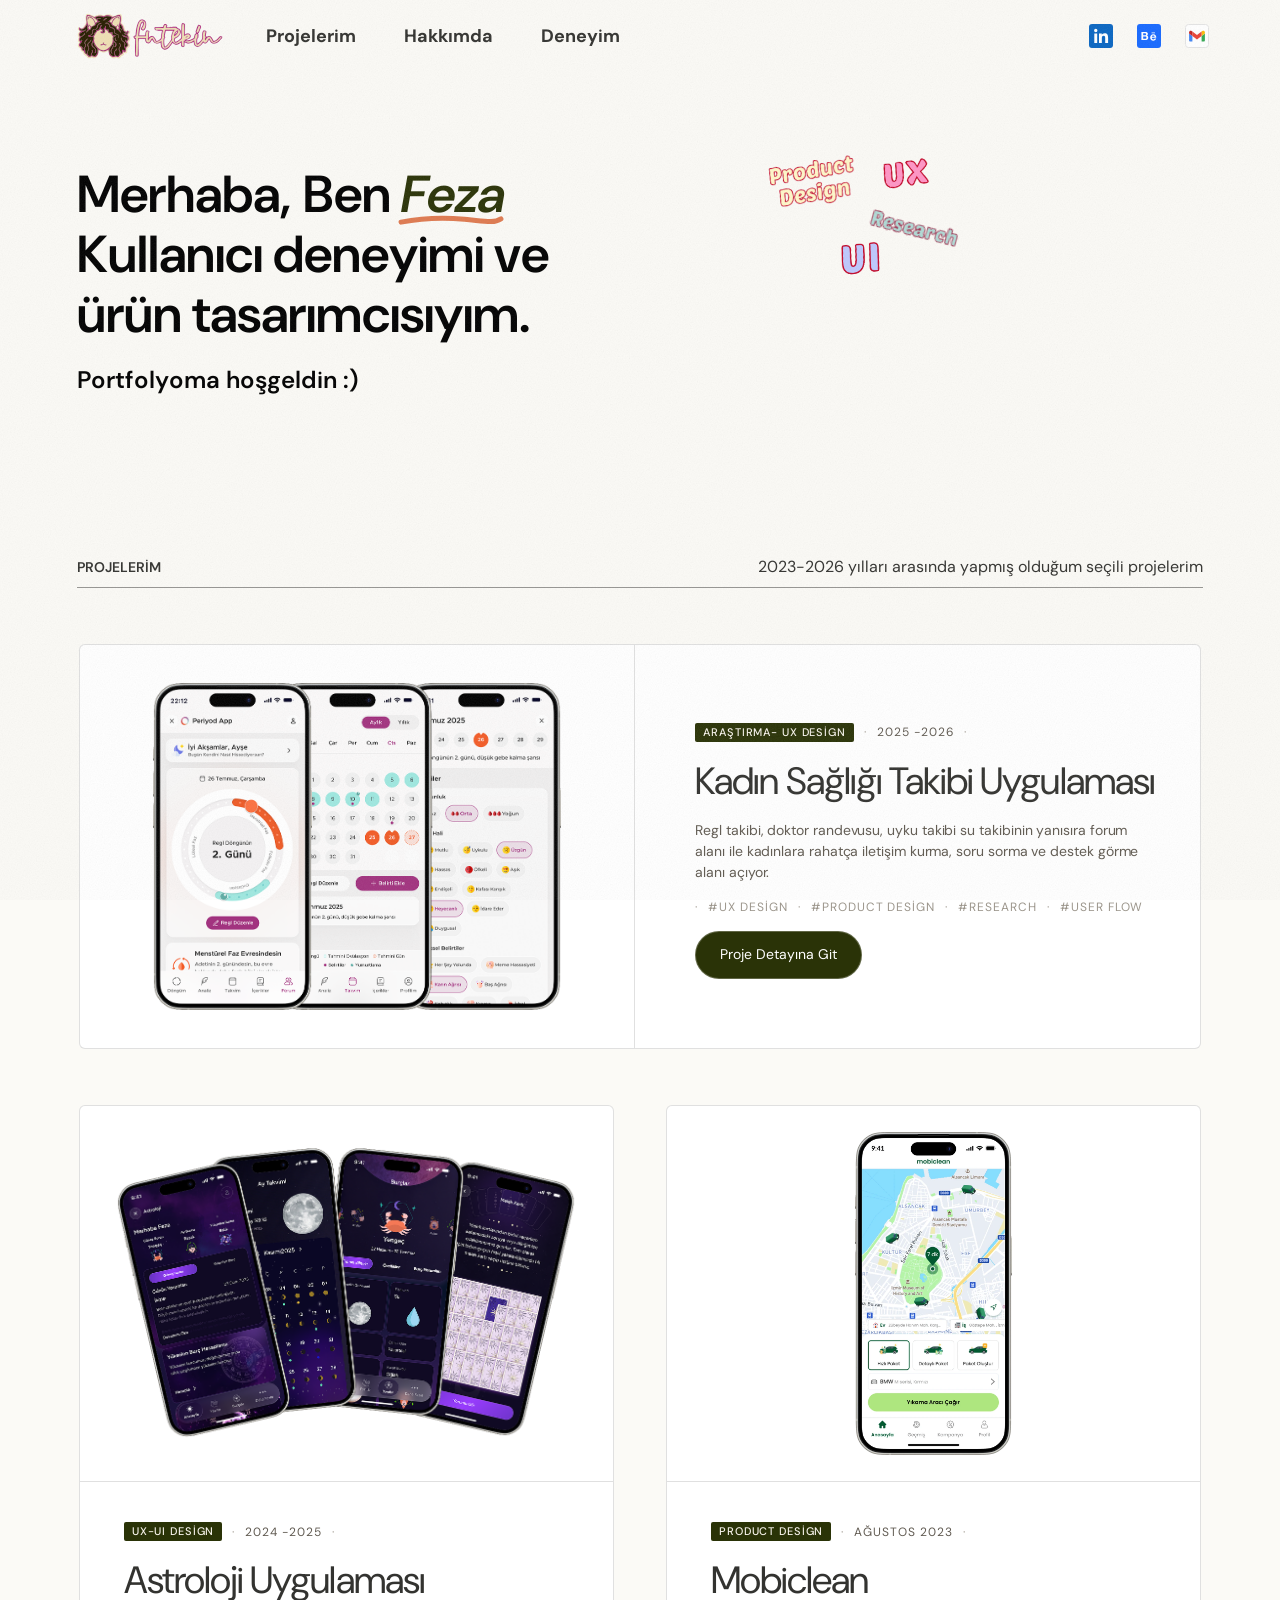
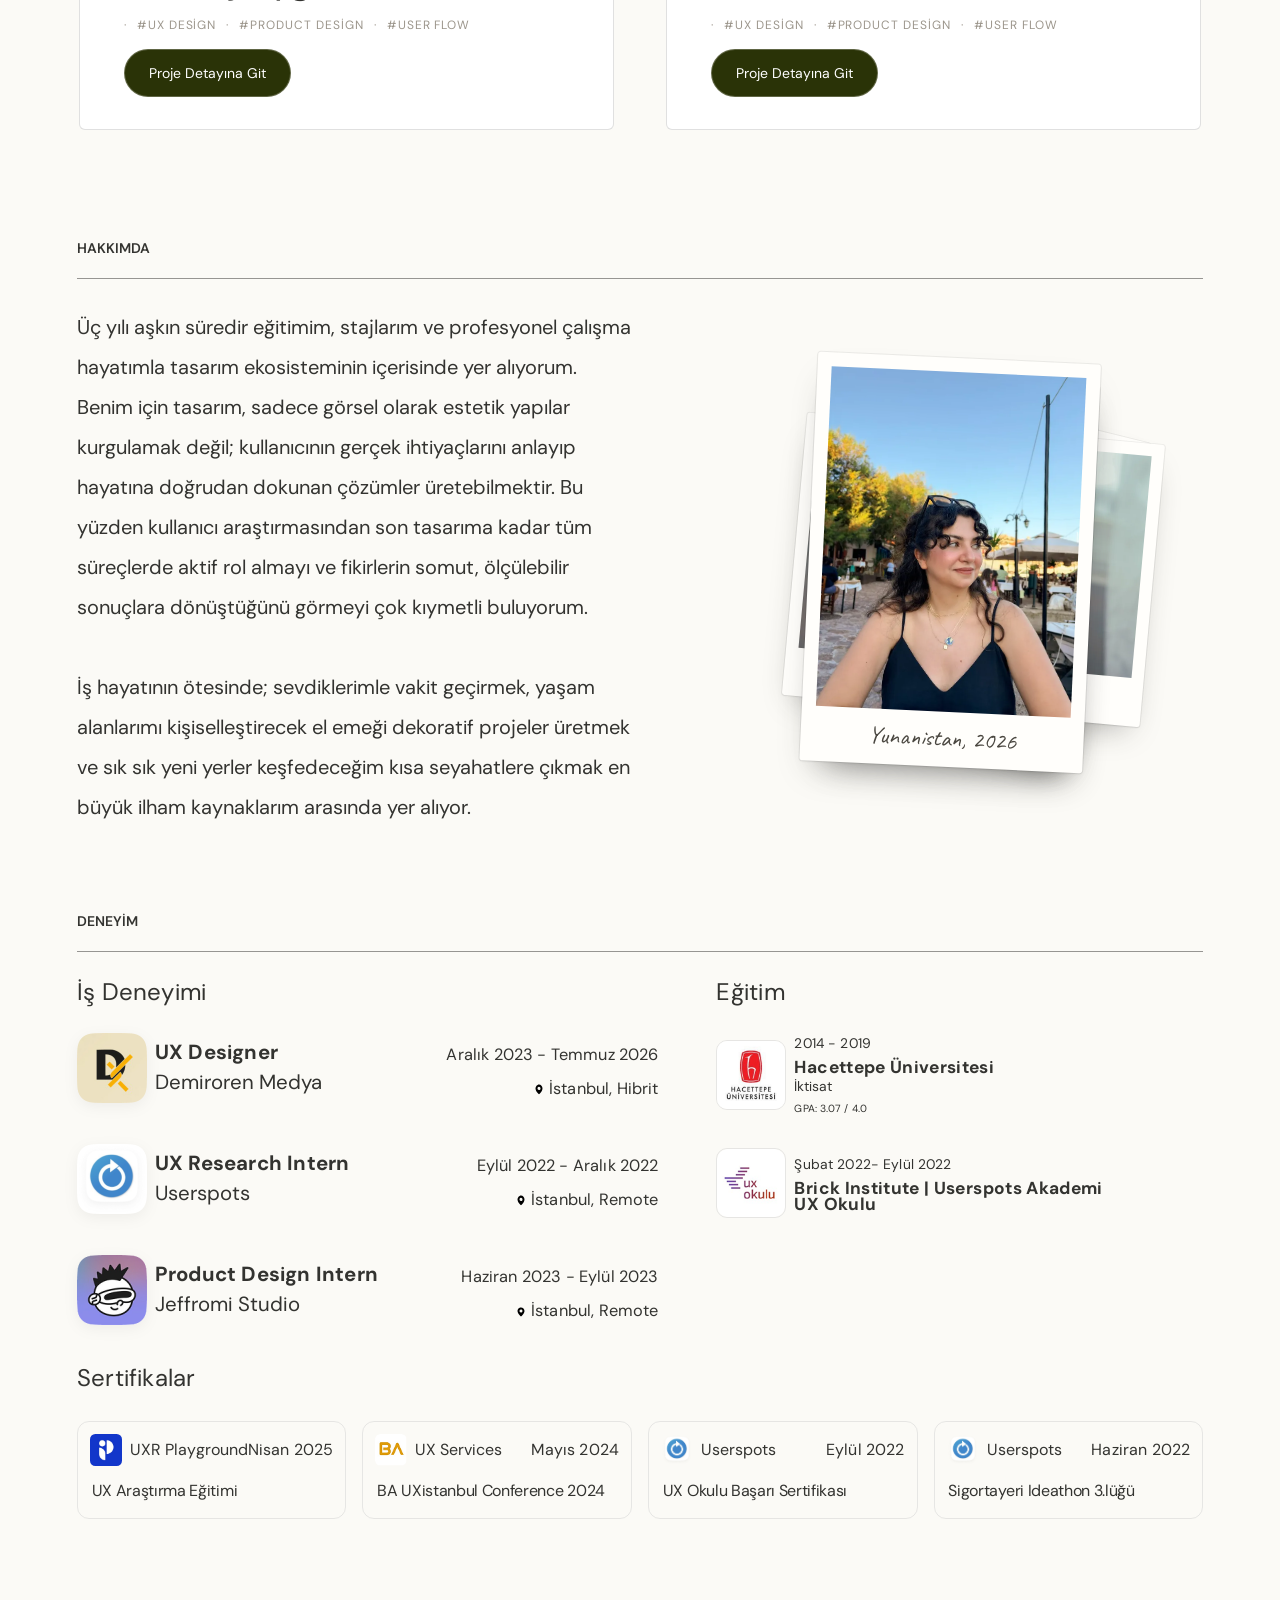
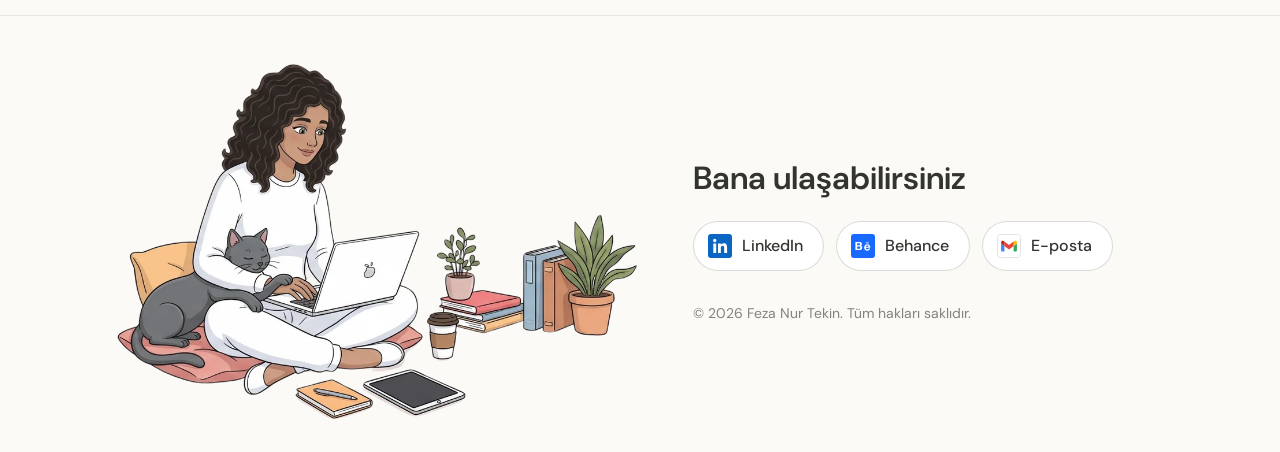
==== index.html @ 596eab22 "Portfolyo sitesi: güncel sürüm Ana sayfa (açılış videosu, hero, projeler, hakkımda polaroid destesi," ====
<!DOCTYPE html>
<html lang="tr">
<head>
  <meta charset="UTF-8" />
  <meta name="viewport" content="width=device-width, initial-scale=1.0" />
  <title>Feza Nur Tekin | Portfolyo</title>
  <meta name="description" content="Feza Nur Tekin - UX Designer & Product Designer" />
  <meta property="og:type" content="website" />
  <meta property="og:site_name" content="Feza Nur Tekin" />
  <meta property="og:title" content="Feza Nur Tekin | Portfolyo" />
  <meta property="og:description" content="Feza Nur Tekin - UX Designer & Product Designer" />
  <meta property="og:image" content="assets/images/og-image.jpg" />
  <meta property="og:image:width" content="1200" />
  <meta property="og:image:height" content="630" />
  <meta name="twitter:card" content="summary_large_image" />
  <meta name="twitter:title" content="Feza Nur Tekin | Portfolyo" />
  <meta name="twitter:description" content="Feza Nur Tekin - UX Designer & Product Designer" />
  <meta name="twitter:image" content="assets/images/og-image.jpg" />
  <link rel="icon" type="image/png" sizes="64x64" href="assets/images/favicon.png" />
  <link rel="icon" type="image/png" sizes="32x32" href="assets/images/favicon-32.png" />
  <link rel="apple-touch-icon" href="assets/images/apple-touch-icon.png" />
  <link rel="preconnect" href="https://fonts.googleapis.com" />
  <link rel="preconnect" href="https://fonts.gstatic.com" crossorigin />
  <link href="https://fonts.googleapis.com/css2?family=DM+Sans:ital,wght@0,400;0,500;0,600;0,700;1,400;1,500;1,600&family=Caveat:wght@500&family=Georama:wght@400&display=swap" rel="stylesheet" />
  <link rel="stylesheet" href="css/reset.css" />
  <link rel="stylesheet" href="css/style.css" />
  <link rel="stylesheet" href="css/header.css" />
  <link rel="stylesheet" href="css/hero.css" />
  <link rel="stylesheet" href="css/projects.css" />
  <link rel="stylesheet" href="css/about.css" />
  <link rel="stylesheet" href="css/certificates.css" />
</head>
<body class="home">
  <header id="header"></header>
  <main>
    <section id="hero"></section>
    <section id="projects"></section>
    <section id="about"></section>
    <section id="certificates"></section>
  </main>
  <footer id="footer"></footer>

  <script src="https://cdnjs.cloudflare.com/ajax/libs/gsap/3.12.5/gsap.min.js"></script>
  <script type="module" src="js/main.js"></script>
</body>
</html>
---- css/style.css ----
:root {
  --color-bg: #fefdfc;
  --color-text: #000000;
  --color-heading: #06122f;
  --color-muted: #2e2e48;

  --color-primary-100: #e3e7fb;
  --color-primary-700: #06122f;
  --color-tertiary-500: #485511;
  --color-tertiary-600: #2a3307;

  --font-base: "DM Sans", system-ui, -apple-system, "Segoe UI", sans-serif;
  --font-logo: "Georama", var(--font-base);

  --container-width: 1200px;
  --container-padding: clamp(16px, 6vw, 161px);
}

/* clip (not hidden): hidden would turn <body> into a scroll container
   and break position: sticky (header, home intro) */
html {
  overflow-x: hidden;
  overflow-x: clip;
  overflow-y: visible;
}

body {
  background: var(--color-bg);
  color: var(--color-text);
  font-family: var(--font-base);
  overflow-x: hidden;
  overflow-x: clip;
  overflow-y: visible;
}

.container {
  width: 100%;
  max-width: var(--container-width);
  margin-inline: auto;
  padding-inline: var(--container-padding);
}

/* Main 12-column grid (1920w spec: count 12, margin 0, gutter 16) */
/* Mobile: 16px left/right padding on every page */
@media (max-width: 600px) {
  :root {
    --container-padding: 16px;
  }
}

.grid {
  display: grid;
  grid-template-columns: repeat(12, 1fr);
  gap: 16px;
}

.col-1  { grid-column: span 1; }
.col-2  { grid-column: span 2; }
.col-3  { grid-column: span 3; }
.col-4  { grid-column: span 4; }
.col-5  { grid-column: span 5; }
.col-6  { grid-column: span 6; }
.col-7  { grid-column: span 7; }
.col-8  { grid-column: span 8; }
.col-9  { grid-column: span 9; }
.col-10 { grid-column: span 10; }
.col-11 { grid-column: span 11; }
.col-12 { grid-column: span 12; }

section {
  padding-block: clamp(48px, 6vw, 80px);
}

/* Section eyebrow: bullet + label, used above section headings */
.section-eyebrow {
  display: flex;
  align-items: center;
  gap: 10px;
  margin-bottom: 24px;
}

.section-eyebrow__dot {
  width: 14px;
  height: 14px;
  border-radius: 50%;
  background: var(--color-heading);
  flex-shrink: 0;
}

.section-eyebrow__label {
  font-weight: 600;
  font-size: clamp(18px, 2vw, 24px);
  color: var(--color-text);
}

/* Shared button styles */
.btn {
  display: inline-flex;
  align-items: center;
  gap: 8px;
  border-radius: 90px;
  font-family: var(--font-base);
  cursor: pointer;
  text-decoration: none;
  white-space: nowrap;
  transition: opacity 0.15s ease;
}

.btn:hover {
  opacity: 0.85;
}

.btn--ghost {
  padding: 16px 24px;
  font-weight: 600;
  font-size: 16px;
  color: var(--color-tertiary-500);
  background: transparent;
}

.btn--dark-sm {
  padding: 12px 24px;
  height: 40px;
  background: var(--color-tertiary-600);
  border: 1px solid rgba(255, 255, 255, 0.25);
  color: #fff;
  font-size: 14px;
}

.btn--dark-lg {
  padding: 16px 24px;
  background: var(--color-primary-700);
  border: 1px solid rgba(255, 255, 255, 0.25);
  color: #fff;
  font-size: 18px;
  font-weight: 500;
  box-shadow: 0 2px 2px rgba(27, 28, 29, 0.04);
}

.btn__icon {
  width: 20px;
  height: 20px;
  flex-shrink: 0;
}

/* Shared pill tag */
.tag {
  padding: 8px 16px;
  border: 0.5px solid var(--color-primary-100);
  border-radius: 8px;
  font-weight: 500;
  font-size: 16px;
  color: var(--color-heading);
  background: rgba(255, 255, 255, 0.1);
}

.hashtag {
  padding: 8px;
  font-weight: 500;
  font-size: 16px;
  color: var(--color-text);
}

footer {
  border-top: 1px solid rgba(209, 209, 209, 0.5);
  padding-block: 48px 32px;
}

/* Home footer: illustration left, contact buttons right */
.site-footer {
  display: grid;
  grid-template-columns: minmax(0, 520px) minmax(0, 1fr);
  align-items: center;
  gap: 56px;
}

.site-footer__art {
  display: block;
  width: 100%;
  height: auto;
}

.site-footer__title {
  font-size: 32px;
  font-weight: 600;
  line-height: 1.2;
  color: #333330;
}

.social-buttons {
  display: flex;
  flex-wrap: wrap;
  gap: 12px;
  margin-top: 24px;
  padding: 0;
  list-style: none;
}

.social-button {
  display: inline-flex;
  align-items: center;
  gap: 10px;
  padding: 12px 20px 12px 14px;
  border: 1px solid rgba(51, 51, 48, 0.18);
  border-radius: 999px;
  background: #fff;
  font-size: 16px;
  font-weight: 500;
  line-height: 24px;
  color: #333330;
  transition: border-color 0.2s ease, transform 0.2s ease, box-shadow 0.2s ease;
}

.social-button svg {
  flex: none;
  width: 24px;
  height: 24px;
}

.social-button:hover {
  border-color: #2a3307;
  transform: translateY(-2px);
  box-shadow: 0 6px 14px -8px rgba(42, 51, 7, 0.4);
}

.social-button:focus-visible {
  outline: 2px solid #2a3307;
  outline-offset: 3px;
}

.site-footer__copy {
  margin-top: 32px;
  font-size: 14px;
  color: rgba(51, 51, 48, 0.6);
}

@media (max-width: 760px) {
  .site-footer {
    grid-template-columns: 1fr;
    gap: 24px;
  }

  .site-footer__art {
    max-width: 360px;
  }

  .site-footer__title {
    font-size: 26px;
  }

  .social-button {
    padding: 10px 16px 10px 12px;
    font-size: 15px;
  }
}
---- css/header.css ----
header {
  position: sticky;
  top: 0;
  z-index: 100;
  background: var(--color-bg);
  box-shadow: 0 2px 2px rgba(27, 28, 29, 0.04);
}

/* Figma desktop header: full 1440 frame, 80px side padding, 64px tall */
.header__inner {
  display: flex;
  flex-wrap: wrap;
  align-items: center;
  gap: 12px 16px;
  max-width: 1440px;
  min-height: 64px;
  padding-block: 8px;
  padding-inline: clamp(16px, 5.56vw, 80px);
}


.header__brand {
  display: flex;
  align-items: center;
  gap: 8px;
}

.header__brand {
  gap: 0;
}

/* logo.svg is the mark + "fntekin" wordmark, 140 × 47 */
.header__logo-img {
  width: auto;
  height: 52px;
  aspect-ratio: 140 / 47;
}

.header__logo-text {
  font-family: var(--font-logo);
  font-size: 24px;
  line-height: 50px;
  color: var(--color-heading);
}

/* Desktop: logo — 24px — nav (items 16px apart) … social icons on the right */
.header__nav {
  display: flex;
  align-items: center;
  gap: 16px;
  /* + the row's 16px gap = 24px between logo and nav */
  margin-left: 8px;
  margin-right: auto;
}

/* Nav items: DM Sans Bold 18px, #333330 */
.header__nav-link {
  padding: 16px;
  font-family: var(--font-base);
  font-weight: 700;
  font-size: 18px;
  line-height: 24px;
  color: #333330;
  border-radius: 90px;
  transition: background-color 0.2s ease;
}

.header__nav-link:hover {
  background: rgba(51, 51, 48, 0.06);
}

/* CTA + hamburger group */
.header__actions {
  display: flex;
  align-items: center;
  gap: 16px;
}

.header__menu-toggle {
  display: none;
  flex-direction: column;
  justify-content: center;
  gap: 6px;
  width: 32px;
  height: 32px;
  padding: 4px 2px;
  color: var(--color-heading);
}

.header__menu-toggle span {
  display: block;
  width: 100%;
  height: 2px;
  background: currentColor;
  border-radius: 1px;
  transition: transform 0.2s ease, opacity 0.2s ease;
}

/* Tablet + mobile: nav moves into a hamburger dropdown */
@media (max-width: 860px) {
  .header__inner {
    flex-wrap: nowrap;
  }

  .header__menu-toggle {
    display: flex;
  }

  .header__nav {
    display: none;
    position: absolute;
    top: 100%;
    left: 0;
    right: 0;
    flex-direction: column;
    align-items: stretch;
    gap: 0;
    padding: 8px 16px 16px;
    background: var(--color-bg);
    box-shadow: 0 8px 16px rgba(27, 28, 29, 0.08);
  }

  .is-menu-open .header__nav {
    display: flex;
  }

  .header__nav-link {
    padding: 14px 0;
    border-bottom: 1px solid rgba(51, 51, 48, 0.08);
    border-radius: 0;
  }

  .header__nav-link:hover {
    background: none;
  }

  .is-menu-open .header__menu-toggle span:nth-child(1) {
    transform: translateY(8px) rotate(45deg);
  }

  .is-menu-open .header__menu-toggle span:nth-child(2) {
    opacity: 0;
  }

  .is-menu-open .header__menu-toggle span:nth-child(3) {
    transform: translateY(-8px) rotate(-45deg);
  }
}

/* Mobile (390px design) */
@media (max-width: 600px) {
  .header__inner {
    padding-block: 12px;
  }

  .header__logo-img {
    height: 38px;
  }

  .header__actions {
    gap: 12px;
  }

  .header__cta {
    height: 40px;
    padding-inline: 18px;
    font-size: 15px;
  }
}

/* Social icons: 24px, 24px apart (shared with the detail hero cards) */
.socials {
  display: flex;
  align-items: center;
  gap: 24px;
  margin: 0;
  padding: 0;
  list-style: none;
}

.socials__link {
  display: block;
  width: 24px;
  height: 24px;
  border-radius: 4px;
  transition: transform 0.2s ease, opacity 0.2s ease;
}

.socials__link:hover {
  transform: translateY(-2px);
}

.socials__link:focus-visible {
  outline: 2px solid #2a3307;
  outline-offset: 3px;
}

.socials__link svg {
  display: block;
}

@media (max-width: 860px) {
  .header__nav {
    margin: 0;
  }

  .header__actions {
    margin-left: auto;
  }

  .header__actions .socials {
    gap: 16px;
  }
}

/* ---------- Detail-page header ---------- */
.detail-header {
  display: grid;
  grid-template-columns: 1fr auto 1fr;
  align-items: center;
  flex-wrap: nowrap;
}

.detail-header__back {
  display: inline-flex;
  align-items: center;
  gap: 8px;
  justify-self: start;
  padding: 8px 8px 8px 0;
  font-family: var(--font-base);
  font-size: 18px;
  font-weight: 600;
  line-height: 24px;
  color: #333330;
}

.detail-header__back svg {
  color: #2a3307;
  transition: transform 0.2s ease;
}

.detail-header__back:hover svg {
  transform: translateX(-3px);
}

/* page title: DM Sans Regular 16px, #333330 */
.detail-header__title {
  font-family: var(--font-base);
  font-size: 16px;
  font-weight: 400;
  line-height: 24px;
  color: #333330;
  text-align: center;
  white-space: nowrap;
  overflow: hidden;
  text-overflow: ellipsis;
}

.detail-header .socials {
  justify-self: end;
}

@media (max-width: 600px) {
  .detail-header {
    grid-template-columns: auto minmax(0, 1fr) auto;
    gap: 12px;
  }

  /* arrow only; the title takes the middle */
  .detail-header__back span {
    position: absolute;
    width: 1px;
    height: 1px;
    overflow: hidden;
    clip: rect(0 0 0 0);
  }

  .detail-header__title {
    font-size: 14px;
  }

  .detail-header .socials {
    gap: 12px;
  }

  .detail-header .socials__link,
  .detail-header .socials__link svg {
    width: 22px;
    height: 22px;
  }
}

/* Social icons sit in the header row on desktop and move into the
   hamburger menu on phones/tablets */
.header__nav-socials {
  display: none;
}

@media (max-width: 860px) {
  /* phones/tablets: social icons stay in the header instead of a menu */
  .header__menu-toggle {
    display: none !important;
  }

  .header__actions .header__socials {
    display: flex;
    gap: 16px;
  }

  .header__nav .header__nav-socials {
    display: none;
  }
}

/* Phones: the detail header keeps only the back arrow and the title */
@media (max-width: 600px) {
  .detail-header .detail-header__socials {
    display: none;
  }

  .detail-header {
    grid-template-columns: auto minmax(0, 1fr) auto;
  }

  .detail-header::after {
    content: "";
    width: 24px;
  }
}

/* Detail pages: header hides on scroll down, returns on scroll up
   (js/header-autohide.js) */
body:not(.home) > header {
  transition: transform 0.3s ease;
}

body:not(.home) > header.is-hidden {
  transform: translateY(-100%);
}

@media (prefers-reduced-motion: reduce) {
  body:not(.home) > header {
    transition: none;
  }
}
---- css/hero.css ----
/* ==========================================================
   Home page shell (Figma 391:3256, 1440px frame)
   ========================================================== */
body.home {
  --color-bg: #fbfaf6;
  --home-ink: #333330;
  --home-muted: #605a51;
  --home-faint: #9c968c;
  --home-line: rgba(51, 51, 48, 0.5);
  --header-h: 64px;
  --sticker-terracotta: #df7a50;
  --sticker-pink: #eab3c7;
  --sticker-mustard: #ecbf55;
  --sticker-sage: #95b083;
}

/* Paper grain over the whole page */
body.home::after {
  content: "";
  position: fixed;
  inset: 0;
  z-index: 9999;
  pointer-events: none;
  opacity: 0.09;
  background-image: url("data:image/svg+xml;utf8,<svg xmlns='http://www.w3.org/2000/svg' width='240' height='240'><filter id='n'><feTurbulence type='fractalNoise' baseFrequency='0.85' numOctaves='2' stitchTiles='stitch'/><feColorMatrix type='saturate' values='0'/></filter><rect width='100%' height='100%' filter='url(%23n)'/></svg>");
}

/* Home content is 1200px wide at 1440 (container padding sits outside it) */
body.home main .container {
  max-width: calc(1200px + 2 * var(--container-padding));
}

/* Section rhythm comes from the design, not the global section padding */
body.home main > section {
  padding-block: 0;
}

/* The header floats over the page; js/intro.js fades it in when the
   intro zoom lands on the landing scene */
/* Transparent over the hero; once the "Kullanıcı deneyimi…" line scrolls
   under it, the hero's background colour fades in, faint at first and
   filling as the page scrolls on (--header-fill 0 → 1, js/header-fill.js) */
body.home header {
  position: fixed;
  left: 0;
  right: 0;
  --header-fill: 0;
  background: rgb(251 250 246 / var(--header-fill));
  box-shadow: 0 2px 2px rgb(27 28 29 / calc(var(--header-fill) * 0.04));
  -webkit-backdrop-filter: blur(calc(var(--header-fill) * 8px));
  backdrop-filter: blur(calc(var(--header-fill) * 8px));
}

body.home.is-intro header {
  visibility: hidden;
  opacity: 0;
}

/* No scrolling while the loading scene plays */
html.is-intro-lock,
html.is-intro-lock body {
  overflow: hidden;
}

/* ==========================================================
   Intro: full-screen loading scene over the landing
   ========================================================== */
.intro {
  position: relative;
}

.intro__frame {
  position: relative;
}

/* ---------- 1. Opening film ---------- */
.intro__room {
  position: fixed;
  inset: 0;
  z-index: 200;
  overflow: hidden;
  background: #faf8f3;
}

/* Opening film fills the screen (its paper colour matches the page) */
.intro__video {
  display: block;
  width: 100%;
  height: 100%;
  object-fit: cover;
}

/* Portrait screens (phones): cropping a 16:9 film to fill a tall screen
   would cut away the cat and the room. Instead the film runs full width,
   centred both ways on the matching paper colour (the desk stays in the
   middle, as in the film), enlarged just enough to trim the empty 3%
   margins so the cat bed on the left still shows */
@media (max-aspect-ratio: 1/1) {
  .intro__video {
    position: absolute;
    top: 50%;
    left: 50%;
    width: 106.4vw;
    max-width: none; /* reset.css caps media at 100% */
    height: auto;
    aspect-ratio: 16 / 9;
    translate: -50% -50%;
    object-fit: cover;
  }
}

/* Animated line-art parts (see tools/build-hero-art.py); transform-origin
   is set per part in drawing units */
.part {
  transform-box: view-box;
}

/* ---------- 2. Landing ---------- */
.landing {
  position: relative;
  z-index: 1;
  padding-top: var(--header-h);
  transform-origin: 50% 40%;
}

/* 1440 × 620 design frame under the 64px header; desktop pulls it 100px
   up so the film and the text sit higher */
.landing__stage {
  position: relative;
  max-width: 1440px;
  margin: -100px auto 0;
  aspect-ratio: 1440 / 620;
}

/* Text block centred vertically on the girl + cat film (same top and
   height as .hero-video: y 133 … 577 of the 620 frame) */
.landing__text {
  position: absolute;
  left: 0;
  right: 0;
  top: 21.45%;
  height: 71.61%;
  z-index: 1;
  display: flex;
  flex-direction: column;
  justify-content: center;
}

/* "Merhaba, Ben Feza" on one line */
.hero__heading {
  display: flex;
  flex-wrap: nowrap;
  align-items: baseline;
  column-gap: 0.25em;
  font-size: 52px; /* sets the em for the gap; children are 52px too */
  white-space: nowrap;
}

.hero__heading .hero__title {
  margin-top: 0;
}

/* Desktop: "Merhaba," and "Ben Feza" both 52px semibold */
.hero__greeting {
  font-size: 52px;
  font-weight: 600;
  line-height: 1.15;
  color: #000;
}

.hero__title {
  margin-top: clamp(2px, 0.4vw, 6px);
  font-size: 52px;
  line-height: 1.15;
  font-weight: 600;
  color: #000;
  white-space: nowrap;
}

/* Screen-reader copy of the lettered text */
.hero-sr {
  position: absolute;
  width: 1px;
  height: 1px;
  overflow: hidden;
  clip-path: inset(50%);
  white-space: nowrap;
}

.split-word {
  display: inline-block;
  white-space: nowrap;
}

/* Letters pop up one by one with a little overshoot once the landing is
   revealed (js/intro.js adds .is-revealed) */
.landing .letter {
  display: inline-block;
  opacity: 0;
  transform: translateY(0.5em) rotate(-7deg) scale(0.7);
  transform-origin: 50% 75%;
}

.landing.is-revealed .letter {
  opacity: 1;
  transform: none;
  transition:
    opacity 0.7s cubic-bezier(0.34, 1.56, 0.64, 1),
    transform 0.7s cubic-bezier(0.34, 1.56, 0.64, 1);
  transition-delay: calc(var(--letter-i) * 20ms);
}

.hero__title-accent {
  position: relative;
  display: inline-block;
  font-family: var(--font-base);
  font-style: italic;
  font-weight: 600;
  color: var(--color-tertiary-600);
}

/* Hand-drawn underline that draws itself under "Feza" */
.hero__scribble {
  position: absolute;
  left: -2%;
  bottom: -0.02em;
  width: 104%;
  height: 0.22em;
  overflow: visible;
  pointer-events: none;
}

.hero__scribble path {
  fill: none;
  stroke: var(--sticker-terracotta);
  stroke-width: 5;
  stroke-linecap: round;
  vector-effect: non-scaling-stroke;
  stroke-dasharray: 1;
  stroke-dashoffset: 1;
}

.landing.is-revealed .hero__scribble path {
  stroke-dashoffset: 0;
  transition: stroke-dashoffset 0.8s cubic-bezier(0.65, 0, 0.35, 1) 0.75s;
}

/* Desktop: subtitles match the heading (52px semibold) and wrap inside
   the left column, clear of the film */
.hero__subtitle {
  max-width: min(560px, 40vw);
  margin-top: clamp(8px, 1.1vw, 16px);
  font-size: 52px;
  font-weight: 600;
  line-height: 1.15;
  color: #000;
}

/* "Merhaba, Ben Feza" and the subtitle read as one block: no extra gap,
   so every line is the same 1.15 line-height apart */
.hero__heading + .hero__subtitle {
  margin-top: 0;
}

/* "Portfolyoma hoşgeldin :)" — 24px */
.hero__subtitle + .hero__subtitle {
  max-width: none;
  font-size: 24px;
  margin-top: clamp(14px, 1.7vw, 24px);
}

/* Girl + cat film (16:9, 790 px wide at x 630, y 133 in the 1440 × 620
   frame: she sits where the drawing was, the cat walks in from its left
   edge, which fades into the page) */
.hero-video {
  position: absolute;
  left: 43.75%;
  top: 21.45%;
  width: 54.86%;
  aspect-ratio: 16 / 9;
  object-fit: cover;
  -webkit-mask-image: linear-gradient(to right, transparent, #000 9%);
  mask-image: linear-gradient(to right, transparent, #000 9%);
}

/* Floor line and girl (275 × 349 drawing, 316 px wide at x 1040, y 155)
   placed in the 1440 × 620 frame */
.landing__art {
  position: absolute;
  inset: 0;
  pointer-events: none;
}

.landing__canvas {
  position: absolute;
  inset: 0;
  container-type: inline-size;
}

.home-art__floor,
.home-art__girl {
  position: absolute;
  overflow: visible;
}

.home-art__floor {
  left: 0;
  top: 16.29%;
  width: 100%;
  height: 73.71%;
}

.home-art__girl {
  left: 72.22%;
  top: 25%;
  width: 21.94%;
  height: 64.68%;
  transform-origin: 50% 96%;
  animation: girl-breathe 4.6s ease-in-out infinite;
}

/* ---------- The girl at work ---------- */
/* Typing: js/intro.js taps the hands one after the other */
.home-art__girl .part--hand-l,
.home-art__girl .part--hand-r {
  transition: transform 80ms ease-out;
}

.home-art__girl .part--hand-l.is-tap {
  transform: translate(0.4px, 1.3px);
}

.home-art__girl .part--hand-r.is-tap {
  transform: translateY(1.2px) rotate(-1.2deg);
}

.home-art__girl .part--eye-l,
.home-art__girl .part--eye-r {
  animation: blink 5.3s ease-in-out 0.8s infinite;
}

/* Between typing bursts she smiles: the mouth widens, the eyes squint */
.girl-mouth,
.girl-smile,
.girl-dimple {
  transition: opacity 0.3s ease;
}

.girl-smile,
.girl-dimple,
.home-art__girl.is-smiling .girl-mouth {
  opacity: 0;
}

.home-art__girl.is-smiling .girl-smile,
.home-art__girl.is-smiling .girl-dimple {
  opacity: 1;
}

/* `scale` composes with the blink's `transform` (pivot = the eye) */
.home-art__girl .part--eye-l,
.home-art__girl .part--eye-r {
  transition: scale 0.3s ease;
}

.home-art__girl.is-smiling .part--eye-l,
.home-art__girl.is-smiling .part--eye-r {
  scale: 1 0.45;
}

/* "UX / UI / Experience" pop out of the laptop one after another */
.laptop-words {
  position: absolute;
  inset: 0;
}

.laptop-word {
  position: absolute;
  left: var(--x);
  top: var(--y);
  font-family: var(--font-base);
  font-size: 2.4cqw;
  font-weight: 700;
  font-style: italic;
  line-height: 1;
  letter-spacing: -0.01em;
  white-space: nowrap;
  opacity: 0;
  transform-origin: 80% 100%;
  animation: word-pop 7.5s cubic-bezier(0.34, 1.4, 0.64, 1) infinite;
  animation-delay: calc(var(--i) * 2.5s);
  animation-play-state: paused;
}

.laptop-word:nth-child(1) {
  color: var(--sticker-terracotta);
}

.laptop-word:nth-child(2) {
  font-size: 2.1cqw;
  color: var(--color-tertiary-500);
}

.laptop-word:nth-child(3) {
  color: #c25a88;
}

/* they start once the landing is on screen */
.landing.is-revealed .laptop-word {
  animation-play-state: running;
}

/* ---------- The cat: walks in from the left, sits beside her ---------- */
/* Box = the walking drawing (334 × 224) at 0.62 scale, paws on y 545 */
.hero-cat {
  position: absolute;
  left: 59.1%;
  top: 71%;
  width: 14.4%;
  aspect-ratio: 334 / 224;
}

.hero-cat__mover {
  position: absolute;
  inset: 0;
}

.hero-cat__walk,
.hero-cat__sit {
  position: absolute;
  overflow: visible;
  transition:
    opacity 0.25s ease,
    transform 0.45s cubic-bezier(0.34, 1.56, 0.64, 1);
}

.hero-cat__walk {
  inset: 0;
  width: 100%;
  height: 100%;
  opacity: 0;
}

/* sitting pose, paws on the same line, head where the walker's head was */
.hero-cat__sit {
  left: 34%;
  top: -2.4%;
  width: 56%;
  height: auto;
  opacity: 0;
  transform-origin: 50% 100%;
  transform: scale(0.92, 0.84);
}

.hero-cat__body {
  fill: var(--color-bg);
}

.hero-cat.is-walking .hero-cat__walk {
  opacity: 1;
  animation: cat-bob 0.5s ease-in-out infinite;
}

.hero-cat.is-sitting .hero-cat__sit {
  opacity: 1;
  transform: none;
}

.hero-cat__walk .part {
  animation: leg-swing 1s ease-in-out infinite;
  animation-play-state: paused;
}

.hero-cat.is-walking .hero-cat__walk .part {
  animation-play-state: running;
}

/* diagonal gait: hind-back with fore-front, then the other pair */
.hero-cat__walk .part--leg-hf,
.hero-cat__walk .part--leg-fb {
  animation-delay: -0.5s;
}

/* Colour stickers float around the drawing. The wrapper takes the
   intro's pop-in (GSAP), the inner span floats and keeps its tilt. */
.hero-stickers {
  position: absolute;
  inset: 0;
}

.sticker {
  position: absolute;
  left: var(--x);
  top: var(--y);
  width: var(--w);
  display: block;
}

.sticker__float {
  display: block;
  transform: rotate(var(--tilt, 0deg));
  animation: sticker-float var(--dur, 8s) ease-in-out var(--delay, 0s) infinite;
  will-change: translate, rotate;
}

.sticker img {
  display: block;
  width: 100%;
  height: auto;
}

/* Hearts rise over the cat once it has sat down, then a quiet pause */
.cat-hearts {
  position: absolute;
  left: 62%;
  top: -26%;
  width: 22%;
  aspect-ratio: 1;
}

.cat-heart {
  position: absolute;
  left: 0;
  bottom: 0;
  width: 46%;
  color: var(--sticker-terracotta);
  opacity: 0;
  animation: heart-rise 6.6s ease-out 1.2s infinite;
  animation-play-state: paused;
}

.hero-cat.is-sitting .cat-heart {
  animation-play-state: running;
}

.cat-heart:nth-child(2) {
  left: 42%;
  width: 34%;
  color: var(--sticker-pink);
  animation-delay: 1.75s;
}

.cat-heart:nth-child(3) {
  left: 18%;
  width: 28%;
  animation-delay: 2.3s;
}

.cat-heart svg {
  display: block;
  width: 100%;
  height: auto;
}

/* ==========================================================
   Keyframes
   ========================================================== */
@keyframes plant-sway {
  0%,
  100% {
    transform: rotate(-0.55deg);
  }

  50% {
    transform: rotate(0.65deg);
  }
}

@keyframes leaf-flutter {
  0%,
  100% {
    transform: rotate(0deg);
  }

  30% {
    transform: rotate(1.8deg);
  }

  65% {
    transform: rotate(-1.3deg);
  }
}

@keyframes sticker-float {
  0%,
  100% {
    translate: 0 0;
    rotate: 0deg;
  }

  33% {
    translate: 4px -9px;
    rotate: 4deg;
  }

  66% {
    translate: -3px -4px;
    rotate: -3deg;
  }
}

@keyframes girl-breathe {
  0%,
  100% {
    scale: 1 1;
  }

  50% {
    scale: 1.004 1.008;
  }
}

@keyframes word-pop {
  0% {
    opacity: 0;
    transform: translate(30%, 40%) scale(0.3) rotate(-14deg);
  }

  7% {
    opacity: 1;
    transform: translate(0, 0) scale(1.08) rotate(-6deg);
  }

  12% {
    transform: translate(0, 0) scale(1) rotate(-4deg);
  }

  26% {
    opacity: 1;
    transform: translate(-6%, -40%) scale(1) rotate(3deg);
  }

  34%,
  100% {
    opacity: 0;
    transform: translate(-10%, -90%) scale(0.86) rotate(-2deg);
  }
}

@keyframes cat-bob {
  0%,
  100% {
    transform: translateY(0);
  }

  50% {
    transform: translateY(-1.6%);
  }
}

@keyframes leg-swing {
  0%,
  100% {
    transform: rotate(11deg);
  }

  50% {
    transform: rotate(-11deg);
  }
}

@keyframes heart-rise {
  0% {
    opacity: 0;
    transform: translate(0, 0) scale(0.3);
  }

  6% {
    opacity: 1;
    transform: translate(0, -6px) scale(1);
  }

  22% {
    opacity: 1;
    transform: translate(-5px, -34px) scale(1) rotate(-8deg);
  }

  34%,
  100% {
    opacity: 0;
    transform: translate(3px, -58px) scale(0.8) rotate(6deg);
  }
}





@keyframes blink {
  0%,
  92%,
  98%,
  100% {
    transform: scaleY(1);
  }

  95% {
    transform: scaleY(0.12);
  }
}



/* ==========================================================
   Static fallback (reduced motion, GSAP unavailable, deep link): no intro,
   the landing shows straight away
   ========================================================== */
.intro--static .intro__room {
  display: none;
}

.intro--static .hero__scribble path {
  stroke-dashoffset: 0;
}

/* ==========================================================
   Responsive
   ========================================================== */
@media (max-width: 900px) {
  /* Mobile: text block 24px under the header, then the girl + cat film
     full-bleed right under the text (cropped to the cat and the girl) */
  .landing__stage {
    margin-top: 0;
    aspect-ratio: auto;
  }

  .landing__text {
    position: relative;
    top: auto;
    height: auto;
    display: block;
    padding-top: 24px;
    padding-bottom: 0;
  }

  /* heading + first subtitle: one block, same size, no gaps */
  .hero__heading {
    font-size: clamp(26px, 8.7vw, 40px);
  }

  .hero__greeting,
  .hero__title {
    font-size: 1em;
    font-weight: 600;
    line-height: 1.15;
  }

  .hero__title {
    margin-top: 0;
  }

  .hero__subtitle {
    max-width: none;
    font-size: clamp(26px, 8.7vw, 40px);
    font-weight: 600;
    line-height: 1.15;
  }

  .hero__heading + .hero__subtitle {
    margin-top: 0;
  }

  .hero__subtitle + .hero__subtitle {
    font-size: clamp(16px, 4.4vw, 20px);
    line-height: 1.3;
    margin-top: 16px;
  }

  /* film: full screen width, 16px under the text */
  .landing__art {
    position: relative;
    inset: auto;
    width: 100%;
    height: 56.25vw;
    margin-top: 16px;
    overflow: hidden;
  }

  /* the canvas keeps the 1440 × 620 frame (film + stickers together),
     scaled so the film is exactly 100vw wide and sits at the top */
  .landing__canvas {
    inset: auto;
    left: -79.75vw;
    top: -16.82vw;
    width: 182.28vw;
    height: auto;
    aspect-ratio: 1440 / 620;
  }

  .hero-video {
    -webkit-mask-image: none;
    mask-image: none;
  }
}

@media (prefers-reduced-motion: reduce) {
  .part,
  .sticker__float,
  .home-art__girl,
  .laptop-word {
    animation: none !important;
  }

  .landing .letter {
    opacity: 1;
    transform: none;
    transition: none !important;
  }

  .hero__scribble path {
    stroke-dashoffset: 0;
    transition: none !important;
  }

  .cat-hearts {
    display: none;
  }
}
---- css/projects.css ----
/* ==========================================================
   Projelerim (Figma 391:3256)
   ========================================================== */
#projects {
  padding-top: 32px;
  padding-bottom: 56px;
}

/* Shared section head: small caps label + underlined row */
.home-section-head__label {
  font-size: 14px;
  font-weight: 600;
  line-height: 40px;
  color: var(--home-ink);
}

.home-section-head__row {
  display: flex;
  flex-wrap: wrap;
  align-items: center;
  justify-content: space-between;
  column-gap: 24px;
  margin-top: 8px;
  border-bottom: 1px solid var(--home-line);
}

/* Projelerim: label and note on one line above the rule */
.home-section-head__row--single {
  margin-top: 0;
}

.home-section-head__title {
  font-size: 16px;
  font-weight: 600;
  line-height: 40px;
  color: var(--home-ink);
}

.home-section-head__note {
  font-size: 16px;
  line-height: 40px;
  color: var(--home-ink);
}

/* ---------- Card shell ---------- */
.project-card {
  background: #fff;
  border: 1px solid rgba(51, 51, 48, 0.15);
  border-radius: 6px;
  overflow: hidden;
  margin-inline: 2px;
}

.project-card__visual {
  position: relative;
  display: flex;
  align-items: center;
  justify-content: center;
  overflow: hidden;
}

.project-card__phones {
  position: relative;
  height: auto;
  max-width: 100%;
}

.project-card__content {
  display: flex;
  flex-direction: column;
  align-items: flex-start;
  gap: 18px;
  min-width: 0;
}

/* Featured: 592 | 16 | 586 inside a 1196 × 405 card */
.project-card--featured {
  display: grid;
  grid-template-columns: minmax(0, 592fr) minmax(0, 602fr);
  min-height: 405px;
  margin-top: 56px;
}

.project-card--featured .project-card__visual {
  border-right: 1px solid rgba(51, 51, 48, 0.15);
}

.project-card__phones--periyod {
  width: min(408px, 80%);
}

.project-card--featured .project-card__content {
  justify-content: center;
  padding: 40px 44px 32px 60px;
}

/* Two stacked cards: 574 wide, 376px visual, min 540 tall */
.project-row {
  display: grid;
  grid-template-columns: repeat(2, minmax(0, 1fr));
  column-gap: 48px;
  row-gap: 32px;
  margin-top: 56px;
}

.project-card--stacked {
  display: flex;
  flex-direction: column;
  min-height: 540px;
}

.project-card--stacked .project-card__visual {
  height: 376px;
  flex-shrink: 0;
  border-bottom: 1px solid rgba(51, 51, 48, 0.15);
}

.project-card__phones--astroloji {
  width: min(466px, 92%);
}

/* Mobiclean: the single phone from the detail page cover */
.project-card__phones--mobiclean {
  width: auto;
  height: 86%;
}

.project-card--stacked .project-card__content {
  padding: 40px 44px 32px;
}

/* ---------- Card text ---------- */
.project-meta {
  display: flex;
  flex-wrap: wrap;
  align-items: center;
  gap: 10px;
  font-size: 12px;
  line-height: 12px;
  letter-spacing: 0.96px;
  text-transform: uppercase;
}

.project-meta__badge {
  padding: 4px 8px;
  border-radius: 2px;
  background: var(--color-tertiary-600);
  color: #f7f3eb;
  font-size: 11px;
  font-weight: 500;
  line-height: 11px;
  letter-spacing: 0.88px;
}

.project-meta__dot {
  color: var(--home-faint);
}

.project-meta__years {
  color: var(--home-muted);
}

.project-card__title {
  max-width: 499px;
  font-size: 38px;
  font-weight: 400;
  line-height: 42px;
  letter-spacing: -0.95px;
  color: var(--home-ink);
  text-wrap: balance;
}

.project-card__desc {
  max-width: 499px;
  font-size: 14px;
  line-height: 21px;
  letter-spacing: -0.07px;
  color: var(--home-muted);
  text-wrap: pretty;
}

.project-hashtags {
  display: flex;
  flex-wrap: wrap;
  gap: 10px;
  list-style: none;
  font-size: 12px;
  line-height: 12px;
  letter-spacing: 0.96px;
  text-transform: uppercase;
  color: var(--home-faint);
}

.project-hashtags li {
  display: flex;
  gap: 10px;
  white-space: nowrap;
}

.project-hashtags li::before {
  content: "·";
}

.project-button {
  display: inline-flex;
  align-items: center;
  justify-content: center;
  height: 48px;
  padding: 0 24px;
  border: 1px solid rgba(255, 255, 255, 0.25);
  border-radius: 90px;
  background: var(--color-tertiary-600);
  color: #fff;
  font-size: 14px;
  line-height: 21px;
  white-space: nowrap;
  transition: opacity 0.15s ease;
}

.project-button:hover {
  opacity: 0.85;
}

/* ---------- Responsive ---------- */
@media (max-width: 1100px) {
  .project-row {
    column-gap: 24px;
  }

  .project-card--stacked .project-card__visual {
    height: clamp(260px, 30vw, 376px);
  }
}

@media (max-width: 900px) {
  .project-card--featured {
    grid-template-columns: 1fr;
  }

  .project-card--featured .project-card__visual {
    border-right: none;
    border-bottom: 1px solid rgba(51, 51, 48, 0.15);
    min-height: 320px;
  }

  .project-card--featured .project-card__content {
    padding: 32px 24px;
  }

  .project-row {
    grid-template-columns: 1fr;
  }
}

@media (max-width: 600px) {
  .home-section-head__note {
    line-height: 1.4;
    padding-bottom: 12px;
  }

  .project-card__title {
    font-size: 28px;
    line-height: 1.15;
  }

  .project-card--stacked {
    min-height: 0;
  }

  .project-card--stacked .project-card__visual,
  .project-card--featured .project-card__visual {
    height: auto;
    min-height: 0;
    padding: 24px 12px;
  }

  .project-card--stacked .project-card__content {
    padding: 28px 20px 24px;
  }

  .project-card__phones--mobiclean {
    height: 280px;
  }

  .project-card--featured .project-card__content {
    padding: 28px 20px 24px;
  }
}
---- css/about.css ----
/* ==========================================================
   Hakkımda (Figma 391:3256)
   ========================================================== */
#about {
  padding-top: 32px;
}

.home-section-head--about .home-section-head__label {
  line-height: 60px;
  border-bottom: 1px solid var(--home-line);
}

/* Intro text + framed photo card (Figma 391:3931):
   white card 520 × 428, 1px #E0E0E0 stroke, 27px inner padding,
   5:4 landscape photo; card's right edge aligns with the section line */
.about__intro {
  display: flex;
  align-items: center;
  justify-content: space-between;
  gap: 48px;
  padding-block: 28px 24px;
}

.about__text {
  flex: 1 1 0;
  min-width: 0;
  max-width: 692px;
  font-size: 20px;
  line-height: 40px;
  color: var(--home-ink);
}

.about__text p + p {
  margin-top: 40px; /* one empty 40px line between paragraphs */
}

.about__photo {
  width: 520px;
  flex-shrink: 0;
}

/* ---------- Photo stack (js/about-deck.js): polaroid cards ---------- */
.photo-deck {
  position: relative;
  display: grid;
  place-items: center;
  width: 100%;
  aspect-ratio: 520 / 470;
  container-type: inline-size;
  perspective: 600px;
  touch-action: none;
  -webkit-user-select: none;
  user-select: none;
}

.photo-deck:focus-visible {
  outline: 2px solid var(--home-ink);
  outline-offset: 12px;
  border-radius: 8px;
}

/* the wrapper follows the pointer (translate + 3D tilt); all cards share
   one grid cell, centred */
.photo-deck__card {
  grid-area: 1 / 1;
  transition: transform 450ms cubic-bezier(0.34, 1.56, 0.64, 1);
}

.photo-deck__card.is-dragging {
  transition: none;
  cursor: grabbing;
}

.photo-deck__card.is-top {
  cursor: grab;
}

.photo-deck__card.is-hidden {
  visibility: hidden;
}

/* polaroid: white frame, thick bottom with a handwritten caption; holds the
   resting tilt / scale (springs between states) */
.photo-deck__inner {
  margin: 0;
  padding: 2.7cqw 2.7cqw 0;
  background: #fffefb;
  border-radius: 3px;
  box-shadow:
    0 0 0 1px rgba(51, 51, 48, 0.07),
    0 1px 2px rgba(51, 51, 48, 0.08),
    0 18px 36px -16px rgba(51, 51, 48, 0.4);
  transform-origin: 90% 90%;
  transition: transform 600ms cubic-bezier(0.34, 1.56, 0.64, 1);
}

.photo-deck__inner img {
  display: block;
  width: var(--photo-w);
  height: auto;
  object-fit: cover;
  background: #ece8df;
  pointer-events: none;
}

.photo-deck__caption {
  height: 10.5cqw;
  display: flex;
  align-items: center;
  justify-content: center;
  font-family: "Caveat", "Segoe Print", "Bradley Hand", cursive;
  font-size: 4.6cqw;
  line-height: 1;
  color: #4a4740;
}

/* one photo: a single card with a gentle tilt */
.photo-deck.is-single .photo-deck__inner {
  transform: rotate(-2deg);
}

@media (prefers-reduced-motion: reduce) {
  .photo-deck__card,
  .photo-deck__inner {
    transition: none;
  }
}

/* "DENEYİM" section label above İş Deneyimi / Eğitim */
.about__experience-head {
  margin-top: 40px;
  scroll-margin-top: 96px;
}

/* İş Deneyimi (592) | Eğitim (487) */
.about__columns {
  display: flex;
  justify-content: space-between;
  gap: 48px;
  margin-top: 24px;
  scroll-margin-top: 96px;
}

.about__column--experience {
  flex: 0 1 592px;
  min-width: 0;
}

.about__column--education {
  flex: 0 1 487px;
  min-width: 0;
}

.about__column-title {
  margin-bottom: 24px;
  font-size: 24px;
  font-weight: 400;
  line-height: 32.7px;
  letter-spacing: 0.24px;
  color: var(--home-ink);
}

.experience-list,
.education-list {
  display: flex;
  flex-direction: column;
  gap: 32px;
  list-style: none;
}

/* Experience row */
.experience-item {
  display: flex;
  align-items: flex-start;
  justify-content: space-between;
  gap: 16px;
  color: var(--home-ink);
}

.experience-item__main {
  display: flex;
  align-items: center;
  gap: 8px;
  min-width: 0;
}

.experience-item__logo {
  width: 70px;
  height: 70px;
  flex-shrink: 0;
  border-radius: 12px;
  filter: drop-shadow(0 4.65px 6.98px rgba(0, 0, 0, 0.05));
}

.experience-item__text {
  display: flex;
  flex-direction: column;
  gap: 12px;
  max-width: 267px;
  font-size: 20.44px;
}

.experience-item__role {
  font-weight: 700;
  line-height: 16.35px;
  letter-spacing: 0.2px;
}

.experience-item__company {
  line-height: 18.4px;
}

.experience-item__meta {
  display: flex;
  flex-direction: column;
  align-items: flex-end;
  gap: 10px;
  padding: 10px;
  font-size: 16.35px;
  letter-spacing: 0.16px;
  white-space: nowrap;
}

.experience-item__location {
  display: flex;
  align-items: center;
  gap: 4px;
}

.experience-item__location img {
  width: 12.26px;
  height: 12.26px;
}

/* Education row */
.education-item {
  display: flex;
  align-items: center;
  gap: 8px;
  color: var(--home-ink);
}

.education-item__logo {
  width: 70px;
  height: 70px;
  flex-shrink: 0;
  border: 0.5px solid rgba(209, 209, 209, 0.5);
  border-radius: 11px;
  object-fit: cover;
}

.education-item__text {
  display: flex;
  flex-direction: column;
  gap: 6px;
}

.education-item__date {
  font-size: 13.88px;
  letter-spacing: 0.14px;
}

.education-item__name {
  font-size: 17.36px;
  font-weight: 700;
  line-height: 15.62px;
  letter-spacing: 0.35px;
}

.education-item__detail {
  margin-top: -2px; /* 4px from the name in the design */
  font-size: 13.88px;
  line-height: 15.62px;
}

.education-item__gpa {
  font-size: 10.41px;
  letter-spacing: 0.1px;
}

/* ---------- Responsive ---------- */
@media (max-width: 1100px) {
  .about__photo {
    width: clamp(300px, 40vw, 520px);
  }

  .about__text {
    font-size: 18px;
    line-height: 34px;
  }

  .about__text p + p {
    margin-top: 34px;
  }
}

@media (max-width: 900px) {
  .about__intro {
    flex-direction: column-reverse;
    align-items: stretch;
  }

  .about__photo {
    width: 100%;
    max-width: 520px;
  }

  .about__columns {
    flex-direction: column;
  }

  .about__column--experience,
  .about__column--education {
    flex-basis: auto;
  }
}

@media (max-width: 600px) {
  .about__text {
    font-size: 16px;
    line-height: 28px;
  }

  .about__text p + p {
    margin-top: 20px;
  }

  .experience-item {
    flex-direction: column;
    gap: 4px;
  }

  .experience-item__text {
    font-size: 18px;
  }

  .experience-item__meta {
    align-items: flex-start;
    padding: 0 0 0 78px;
    gap: 6px;
    font-size: 15px;
  }
}
---- css/certificates.css ----
/* ==========================================================
   Sertifikalar (Figma 391:3256)
   ========================================================== */
#certificates {
  padding-top: 24px;
  padding-bottom: 96px;
}

.certificates__title {
  margin-bottom: 24px;
  font-size: 24px;
  font-weight: 400;
  line-height: 39.4px;
  letter-spacing: 0.24px;
  color: var(--home-ink);
}

.certificates__grid {
  display: grid;
  grid-template-columns: repeat(4, minmax(0, 1fr));
  gap: 16px;
  list-style: none;
}

.certificate-card {
  display: flex;
  flex-direction: column;
  align-items: center;
  justify-content: center;
  gap: 10px;
  padding: 12px;
  border: 1px solid rgba(209, 209, 209, 0.5);
  border-radius: 12px;
  color: var(--home-ink);
}

.certificate-card__header {
  display: flex;
  align-items: center;
  justify-content: space-between;
  gap: 8px;
  width: 100%;
}

.certificate-card__brand {
  display: flex;
  align-items: center;
  gap: 8px;
  min-width: 0;
}

.certificate-card__logo {
  width: 32px;
  height: 32px;
  flex-shrink: 0;
  border-radius: 5.3px;
  object-fit: cover;
}

.certificate-card__platform {
  font-size: 16px;
  line-height: 19.7px;
  white-space: nowrap;
}

.certificate-card__date {
  font-size: 16px;
  letter-spacing: 0.16px;
  white-space: nowrap;
}

.certificate-card__title {
  width: 240px;
  max-width: 100%;
  font-size: 16px;
  line-height: 29.5px;
  letter-spacing: -0.32px;
}

@media (max-width: 1100px) {
  .certificates__grid {
    grid-template-columns: repeat(2, minmax(0, 1fr));
  }
}

@media (max-width: 560px) {
  .certificates__grid {
    grid-template-columns: 1fr;
  }

  .certificate-card__title {
    width: 100%;
  }
}
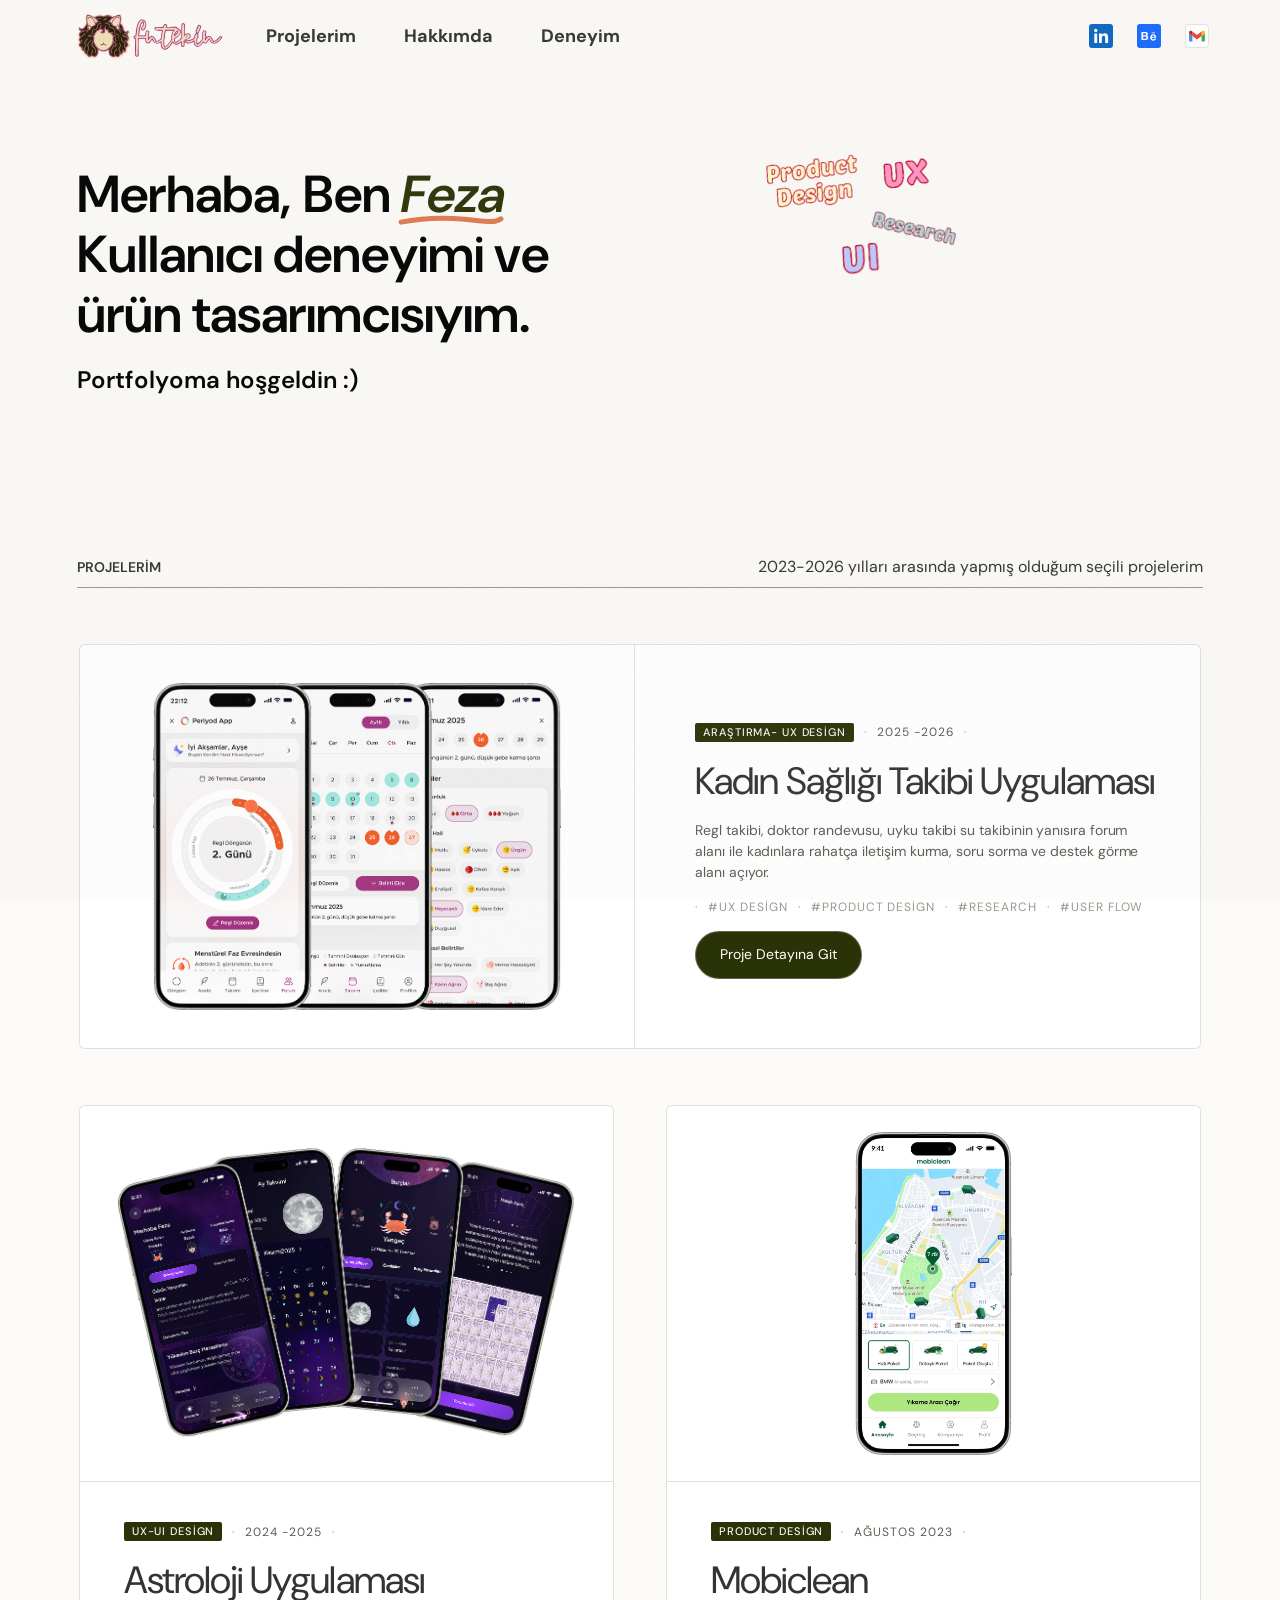
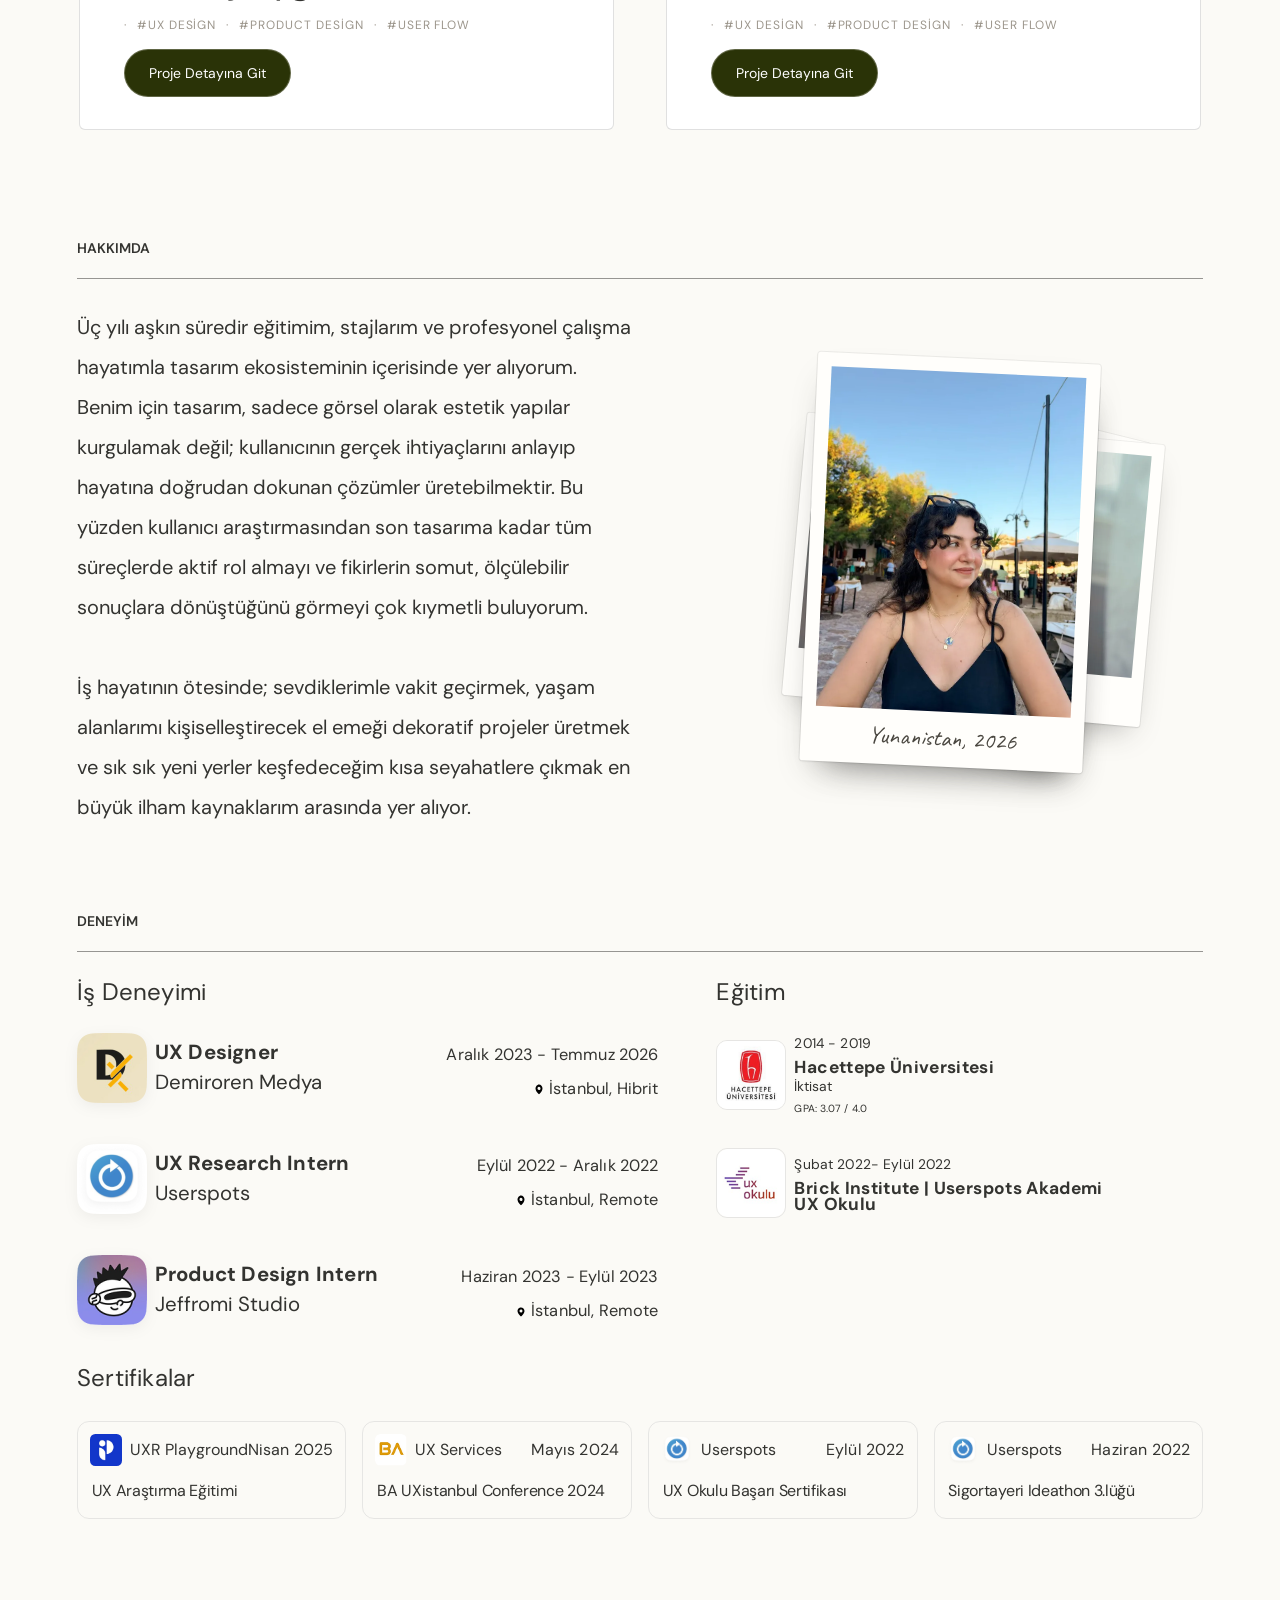
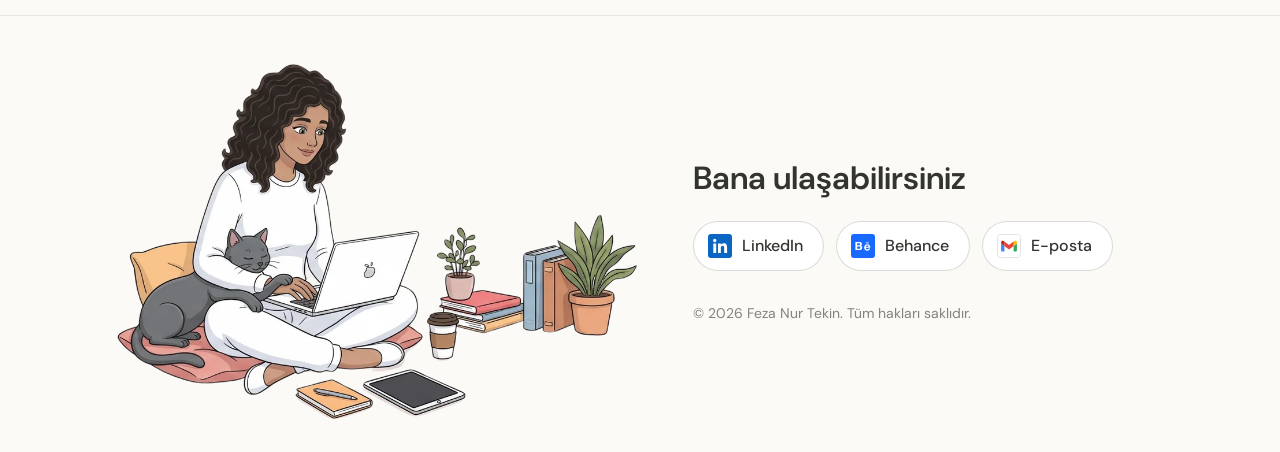
==== commit c7a31021: "Mobil header: iPhone durum çubuğunun altını kaplasın, kaydırınca hemen dolsun viewport-fit=cover + s" ====
--- a/index.html
+++ b/index.html
@@ -2,8 +2,9 @@
 <html lang="tr">
 <head>
   <meta charset="UTF-8" />
-  <meta name="viewport" content="width=device-width, initial-scale=1.0" />
+  <meta name="viewport" content="width=device-width, initial-scale=1.0, viewport-fit=cover" />
   <title>Feza Nur Tekin | Portfolyo</title>
+  <meta name="theme-color" content="#fbfaf6" />
   <meta name="description" content="Feza Nur Tekin - UX Designer & Product Designer" />
   <meta property="og:type" content="website" />
   <meta property="og:site_name" content="Feza Nur Tekin" />
--- a/css/header.css
+++ b/css/header.css
@@ -2,6 +2,9 @@
   position: sticky;
   top: 0;
   z-index: 100;
+  /* iOS (viewport-fit=cover): the header reaches up under the status bar
+     and its background covers that strip, so the page never shows above it */
+  padding-top: env(safe-area-inset-top, 0px);
   background: var(--color-bg);
   box-shadow: 0 2px 2px rgba(27, 28, 29, 0.04);
 }
--- a/css/hero.css
+++ b/css/hero.css
@@ -77,6 +77,12 @@
 .intro__room {
   position: fixed;
   inset: 0;
+  /* iOS Safari's floating toolbar sits over the page: size the overlay to
+     the *large* viewport so it also covers the strip under the toolbar
+     (otherwise the home page peeks through at the bottom) */
+  bottom: auto;
+  height: 100vh;
+  height: 100lvh;
   z-index: 200;
   overflow: hidden;
   background: #faf8f3;
@@ -119,7 +125,7 @@
 .landing {
   position: relative;
   z-index: 1;
-  padding-top: var(--header-h);
+  padding-top: calc(var(--header-h) + env(safe-area-inset-top, 0px));
   transform-origin: 50% 40%;
 }
 
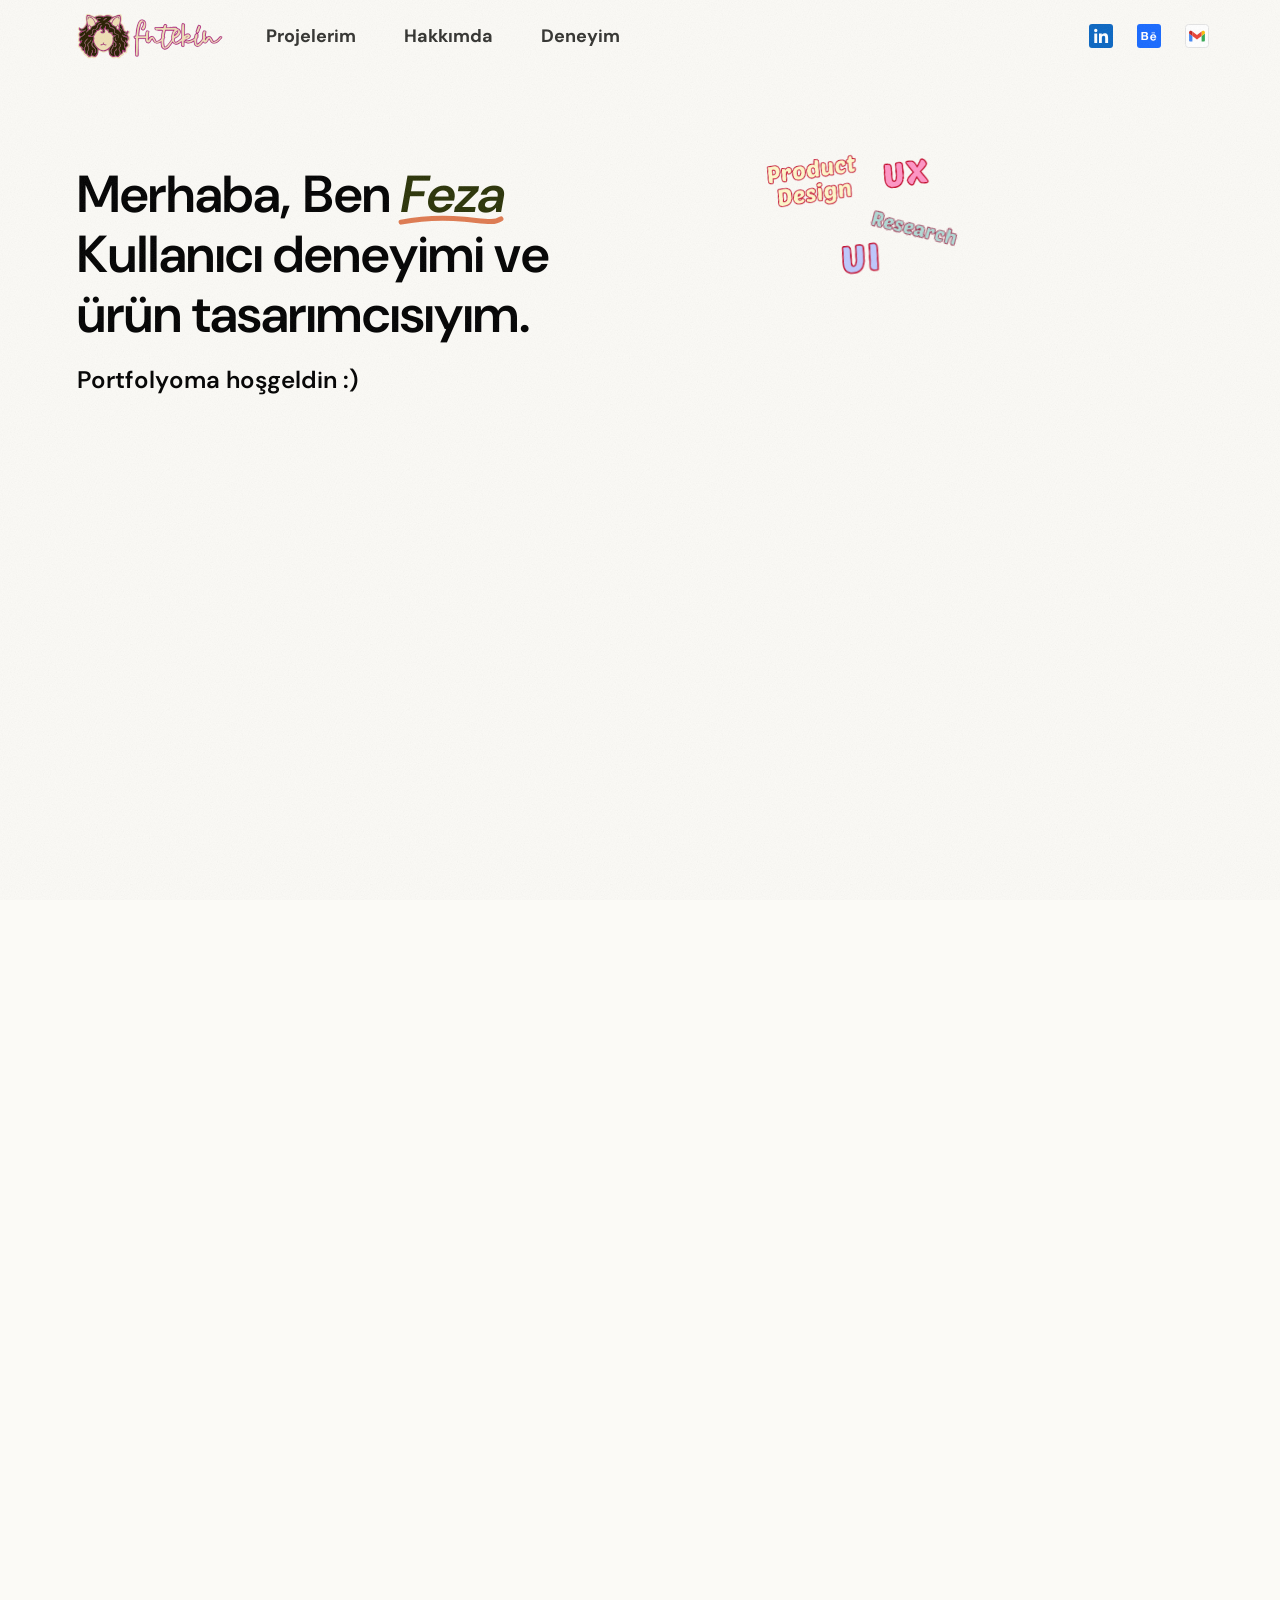
==== commit 65d2d3af: "Microsoft Clarity analitiği eklendi (4 sayfa) Co-Authored-By: Claude Opus 5.5 <noreply@anthropic.com" ====
--- a/index.html
+++ b/index.html
@@ -30,6 +30,14 @@
   <link rel="stylesheet" href="css/projects.css" />
   <link rel="stylesheet" href="css/about.css" />
   <link rel="stylesheet" href="css/certificates.css" />
+  <!-- Microsoft Clarity (ziyaretçi analitiği) -->
+  <script type="text/javascript">
+    (function(c,l,a,r,i,t,y){
+        c[a]=c[a]||function(){(c[a].q=c[a].q||[]).push(arguments)};
+        t=l.createElement(r);t.async=1;t.src="https://www.clarity.ms/tag/"+i;
+        y=l.getElementsByTagName(r)[0];y.parentNode.insertBefore(t,y);
+    })(window, document, "clarity", "script", "yzoneyy70y");
+  </script>
 </head>
 <body class="home">
   <header id="header"></header>
--- a/css/style.css
+++ b/css/style.css
@@ -19,6 +19,8 @@
 /* clip (not hidden): hidden would turn <body> into a scroll container
    and break position: sticky (header, home intro) */
 html {
+  /* overscroll / safe-area strips take the page colour, not white */
+  background: #fbfaf6;
   overflow-x: hidden;
   overflow-x: clip;
   overflow-y: visible;
--- a/css/hero.css
+++ b/css/hero.css
@@ -56,6 +56,31 @@
   opacity: 0;
 }
 
+/* While the opening film plays nothing of the home page may show, even
+   where a browser's own bars float over the page (iOS Safari): the rest
+   of the page is hidden, so any uncovered strip shows only the page
+   colour (html background) */
+body.home.is-intro main > section:not(#hero),
+body.home.is-intro > footer {
+  visibility: hidden;
+}
+
+/* Phones: a page-coloured band above the top edge of the screen, behind
+   the iPhone status bar, so scrolling content never shows up there */
+@media (max-width: 860px) {
+  body.home::before {
+    content: "";
+    position: fixed;
+    left: 0;
+    right: 0;
+    bottom: 100%;
+    height: 200px;
+    z-index: 150;
+    background: var(--color-bg);
+    pointer-events: none;
+  }
+}
+
 /* No scrolling while the loading scene plays */
 html.is-intro-lock,
 html.is-intro-lock body {
@@ -76,23 +101,33 @@
 /* ---------- 1. Opening film ---------- */
 .intro__room {
   position: fixed;
-  inset: 0;
-  /* iOS Safari's floating toolbar sits over the page: size the overlay to
-     the *large* viewport so it also covers the strip under the toolbar
-     (otherwise the home page peeks through at the bottom) */
+  /* Bleed well past every edge so the paper colour covers the whole
+     screen on any device: under iOS Safari's status bar and floating
+     toolbars, notches, rounded corners, overscroll bounce. The overlay
+     grows by the same amount above and below, so the film stays centred. */
+  left: -10vw;
+  right: -10vw;
+  top: -25vh;
   bottom: auto;
-  height: 100vh;
-  height: 100lvh;
+  height: calc(100vh + 50vh);
+  height: calc(100lvh + 50vh);
   z-index: 200;
   overflow: hidden;
   background: #faf8f3;
 }
 
-/* Opening film fills the screen (its paper colour matches the page) */
+/* Opening film fills the visible screen (its paper colour matches the
+   page); centred in the oversized overlay */
 .intro__video {
+  position: absolute;
+  top: 50%;
+  left: 50%;
   display: block;
-  width: 100%;
-  height: 100%;
+  width: 100vw;
+  max-width: none;
+  height: 100vh;
+  height: 100lvh;
+  translate: -50% -50%;
   object-fit: cover;
 }
 
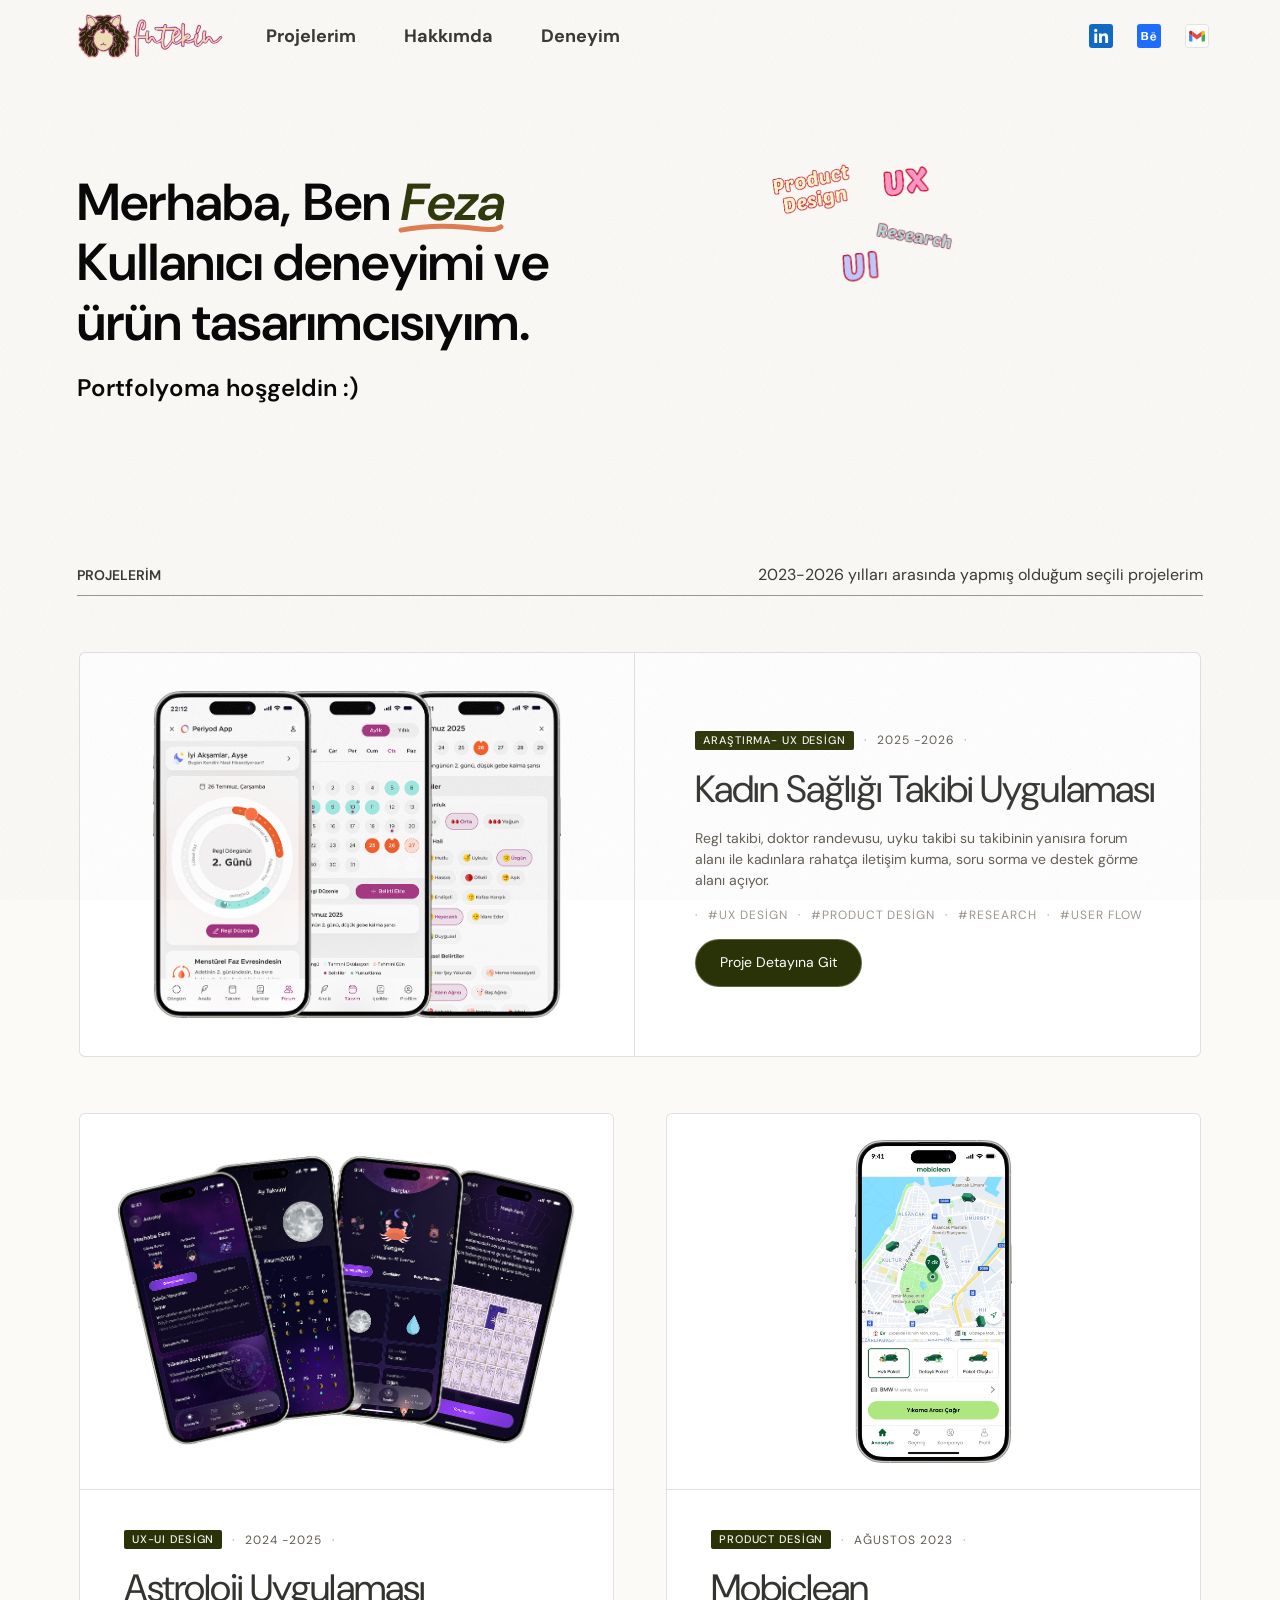
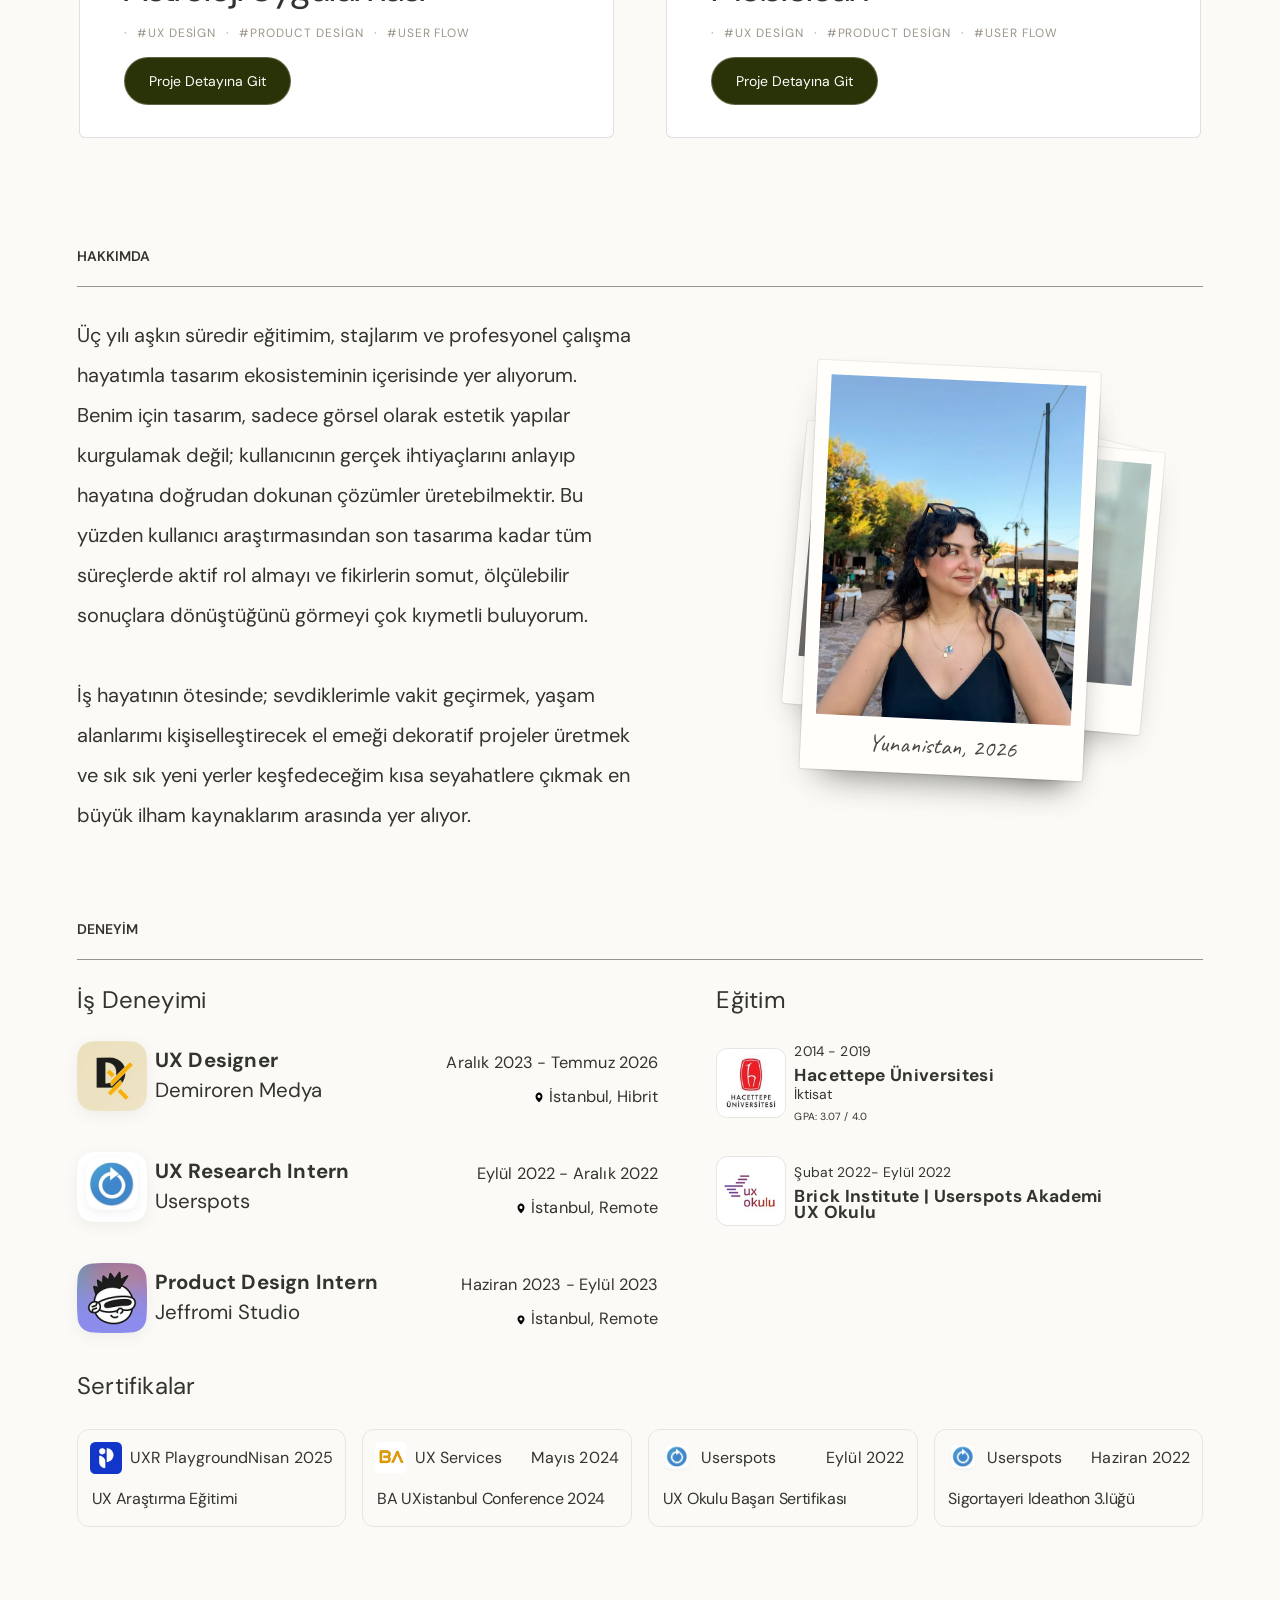
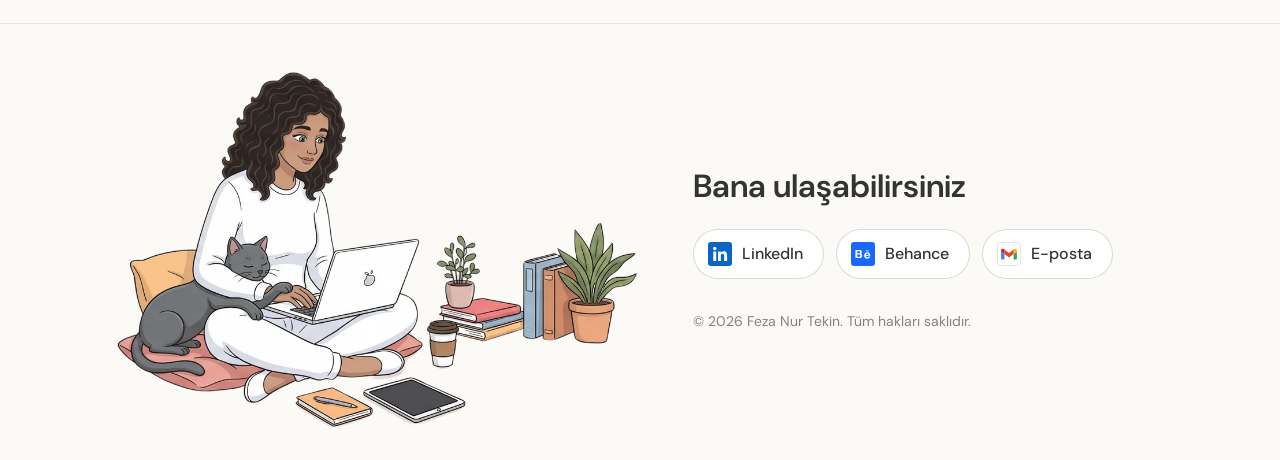
==== commit 3f582065: "Açılış videosu ayrı sayfa: index.html → anasayfa.html Açılış artık kendi sayfası (index.html): yalnı" ====
--- a/index.html
+++ b/index.html
@@ -20,16 +20,13 @@
   <link rel="icon" type="image/png" sizes="64x64" href="assets/images/favicon.png" />
   <link rel="icon" type="image/png" sizes="32x32" href="assets/images/favicon-32.png" />
   <link rel="apple-touch-icon" href="assets/images/apple-touch-icon.png" />
+  <link rel="preload" as="video" href="assets/video/opening.mp4" type="video/mp4" />
   <link rel="preconnect" href="https://fonts.googleapis.com" />
   <link rel="preconnect" href="https://fonts.gstatic.com" crossorigin />
-  <link href="https://fonts.googleapis.com/css2?family=DM+Sans:ital,wght@0,400;0,500;0,600;0,700;1,400;1,500;1,600&family=Caveat:wght@500&family=Georama:wght@400&display=swap" rel="stylesheet" />
-  <link rel="stylesheet" href="css/reset.css" />
-  <link rel="stylesheet" href="css/style.css" />
-  <link rel="stylesheet" href="css/header.css" />
-  <link rel="stylesheet" href="css/hero.css" />
-  <link rel="stylesheet" href="css/projects.css" />
-  <link rel="stylesheet" href="css/about.css" />
-  <link rel="stylesheet" href="css/certificates.css" />
+  <link href="https://fonts.googleapis.com/css2?family=DM+Sans:wght@500&display=swap" rel="stylesheet" />
+  <link rel="stylesheet" href="css/opening.css" />
+  <!-- the home page, fetched while the film plays -->
+  <link rel="prefetch" href="anasayfa.html" />
   <!-- Microsoft Clarity (ziyaretçi analitiği) -->
   <script type="text/javascript">
     (function(c,l,a,r,i,t,y){
@@ -39,17 +36,13 @@
     })(window, document, "clarity", "script", "yzoneyy70y");
   </script>
 </head>
-<body class="home">
-  <header id="header"></header>
-  <main>
-    <section id="hero"></section>
-    <section id="projects"></section>
-    <section id="about"></section>
-    <section id="certificates"></section>
+<body>
+  <main class="opening" aria-label="Feza Nur Tekin portfolyo açılışı">
+    <video class="opening__video" data-opening-video src="assets/video/opening.mp4"
+      muted playsinline autoplay preload="auto" disablepictureinpicture aria-hidden="true"></video>
+    <a class="opening__skip" href="anasayfa.html?intro">Geç</a>
   </main>
-  <footer id="footer"></footer>
-
-  <script src="https://cdnjs.cloudflare.com/ajax/libs/gsap/3.12.5/gsap.min.js"></script>
-  <script type="module" src="js/main.js"></script>
+  <noscript><meta http-equiv="refresh" content="0; url=anasayfa.html" /></noscript>
+  <script src="js/opening.js"></script>
 </body>
 </html>
--- a/css/opening.css
+++ b/css/opening.css
@@ -0,0 +1,68 @@
+/* ==========================================================
+   Opening page (index.html): only the opening film, full screen, on the
+   film's own paper colour. It is a page of its own, so nothing of the
+   home page exists behind it — iOS Safari's see-through bars can only
+   show this colour.
+   ========================================================== */
+html,
+body {
+  margin: 0;
+  height: 100%;
+  overflow: hidden;
+  background: #faf8f3;
+}
+
+.opening {
+  position: fixed;
+  inset: 0;
+  display: grid;
+  place-items: center;
+  overflow: hidden;
+  background: #faf8f3;
+  cursor: pointer;
+}
+
+/* Desktop / landscape: the film fills the screen */
+.opening__video {
+  display: block;
+  width: 100vw;
+  height: 100vh;
+  height: 100lvh;
+  max-width: none;
+  object-fit: cover;
+}
+
+/* Portrait (phones): full width, centred, so the cat and the room stay in
+   view (cropping to fill a tall screen would cut them away) */
+@media (max-aspect-ratio: 1/1) {
+  .opening__video {
+    width: 106.4vw;
+    height: auto;
+    aspect-ratio: 16 / 9;
+  }
+}
+
+/* The page fades to paper before the home page opens */
+.opening.is-leaving .opening__video {
+  opacity: 0;
+  transition: opacity 0.35s ease-in;
+}
+
+/* Small "Geç" (skip) link for people who don't want to wait */
+.opening__skip {
+  position: fixed;
+  right: max(20px, env(safe-area-inset-right, 0px));
+  bottom: calc(24px + env(safe-area-inset-bottom, 0px));
+  padding: 8px 16px;
+  border: 1px solid rgba(51, 51, 48, 0.2);
+  border-radius: 999px;
+  background: rgba(250, 248, 243, 0.85);
+  font: 500 14px/20px "DM Sans", system-ui, sans-serif;
+  color: #333330;
+  text-decoration: none;
+}
+
+.opening__skip:focus-visible {
+  outline: 2px solid #2a3307;
+  outline-offset: 3px;
+}
